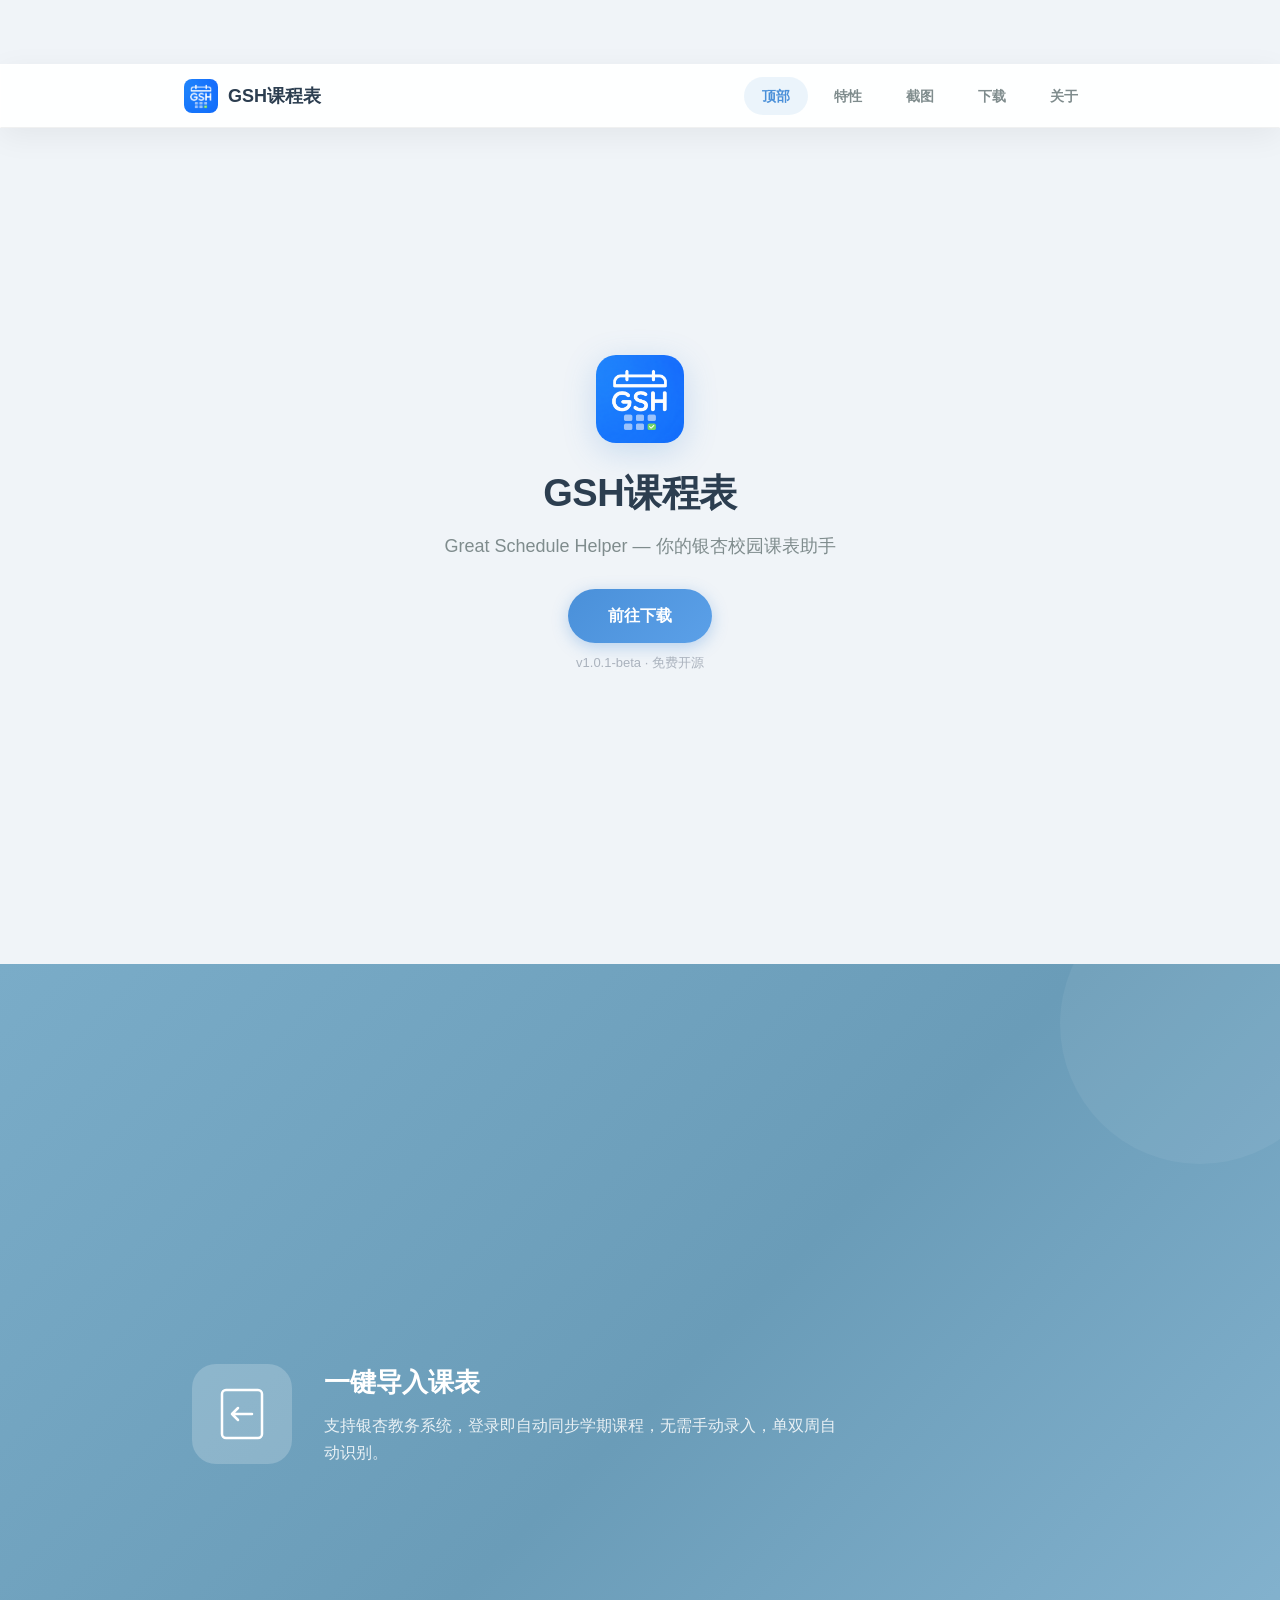
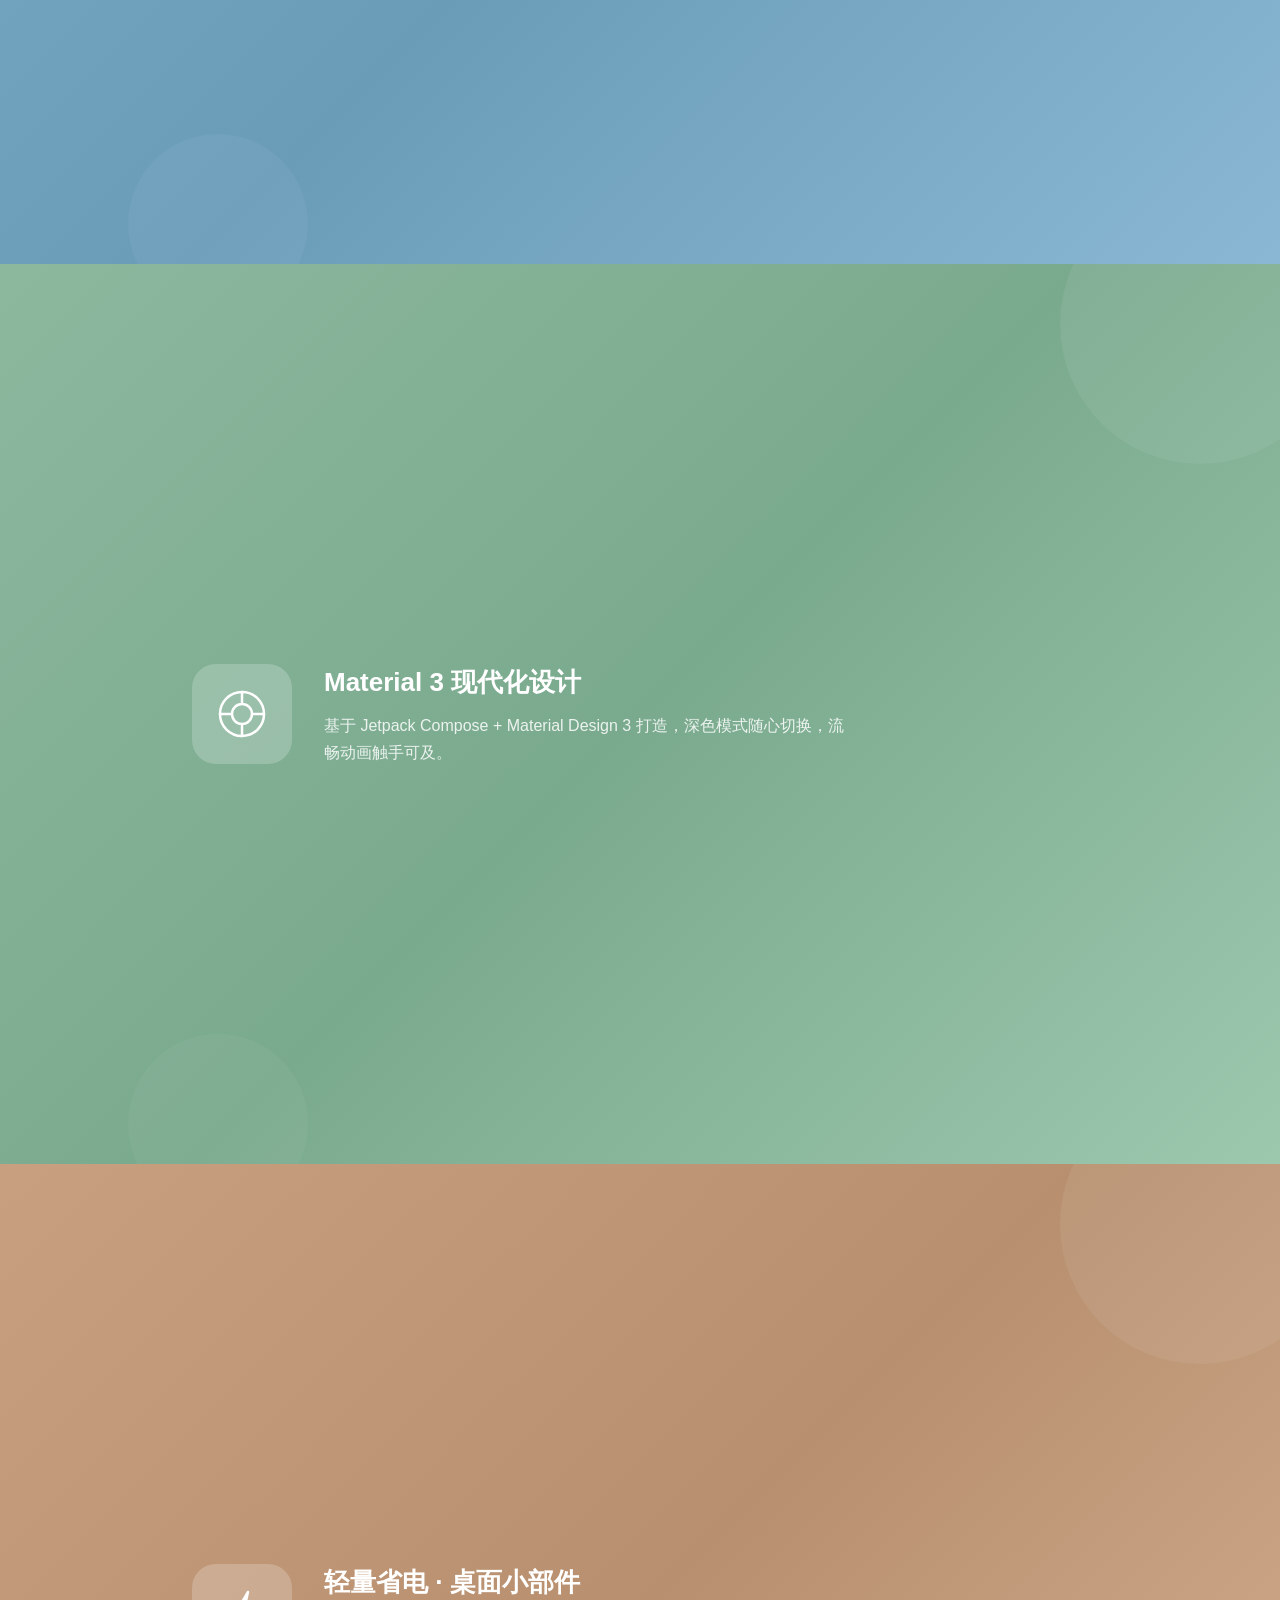
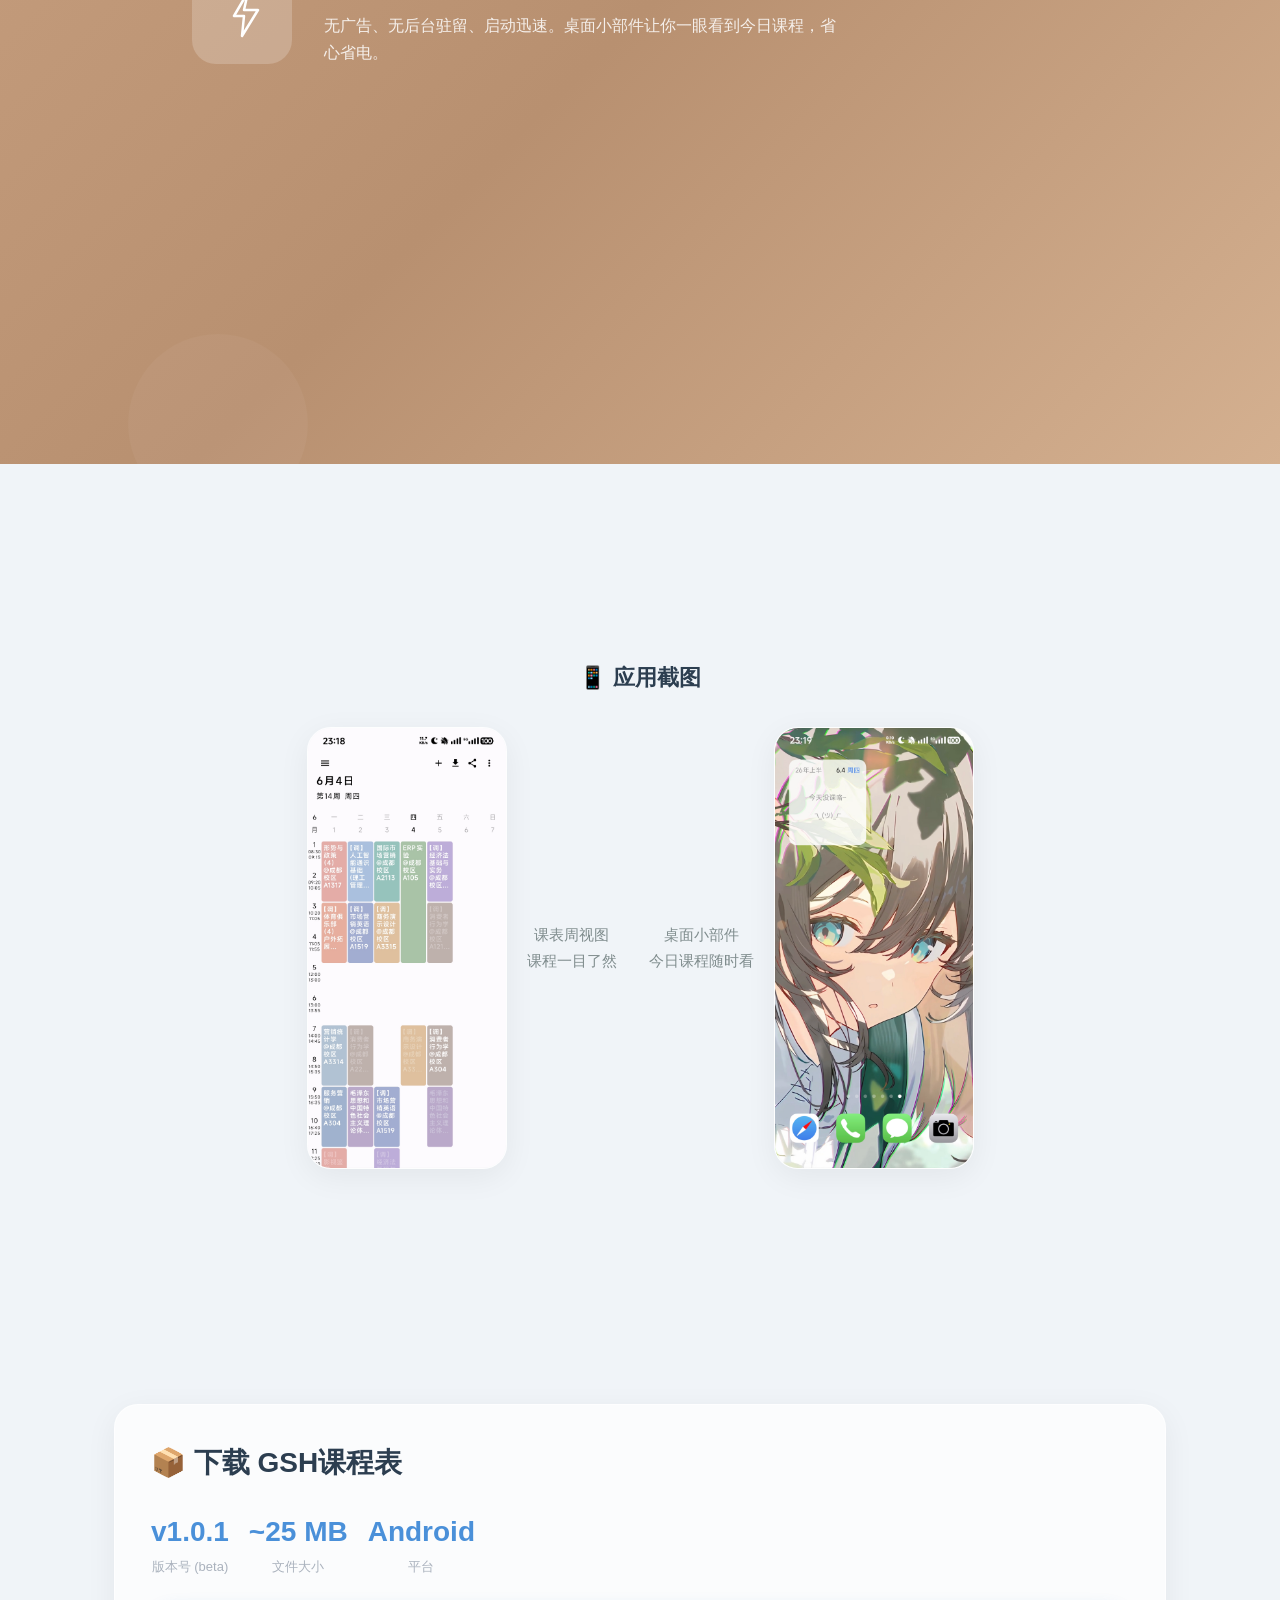
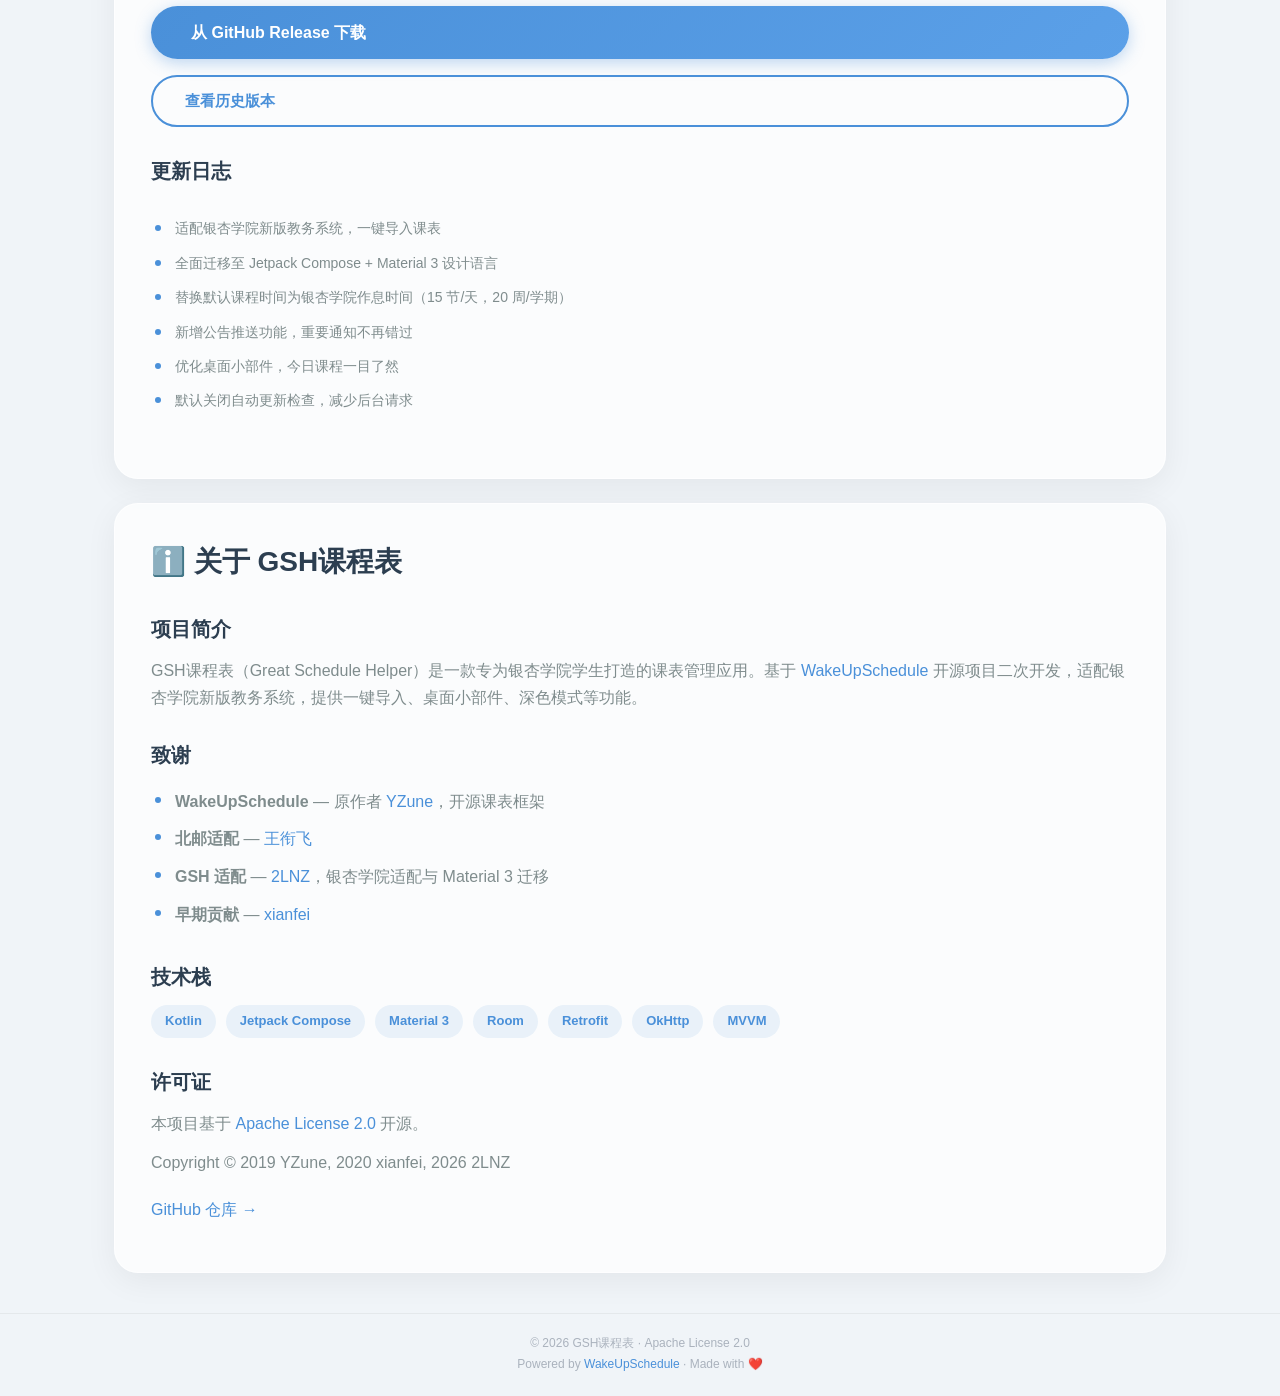
==== docs/index.html @ 2c40e262 "日常维护" ====
<!DOCTYPE html>
<html lang="zh-CN">
<head>
  <meta charset="UTF-8">
  <meta name="viewport" content="width=device-width, initial-scale=1.0">
  <meta name="description" content="GSH课程表 — Great Schedule Helper，你的银杏校园课表助手。一键导入课表，Material 3 设计，轻量省电。">
  <meta property="og:title" content="GSH课程表 — Great Schedule Helper">
  <meta property="og:description" content="你的银杏校园课表助手，一键导入，Material 3 设计，轻量省电。">
  <meta property="og:image" content="assets/logo.png">
  <meta property="og:type" content="website">
  <title>GSH课程表 — Great Schedule Helper</title>
  <link rel="icon" type="image/png" href="assets/logo.png">
  <link rel="stylesheet" href="css/style.css">
</head>
<body>

  <!-- Navigation -->
  <nav class="glass nav" id="nav">
    <div class="nav-inner">
      <a href="#hero" class="nav-brand">
        <img src="assets/logo.png" alt="GSH" class="nav-logo-img">
        <span>GSH课程表</span>
      </a>
      <div class="nav-links">
        <a href="#hero" class="active">顶部</a>
        <a href="#features">特性</a>
        <a href="#screenshots">截图</a>
        <a href="#download-section">下载</a>
        <a href="#about">关于</a>
      </div>
    </div>
  </nav>

  <!-- ====== Hero ====== -->
  <section id="hero" class="hero">
    <img src="assets/logo.png" alt="GSH课程表" class="hero-logo" width="88" height="88">
    <h1 class="hero-title">GSH课程表</h1>
    <p class="hero-subtitle">Great Schedule Helper — 你的银杏校园课表助手</p>
    <a href="#download-section" class="btn-primary">前往下载</a>
    <span class="hero-version">v1.0.1-beta · 免费开源</span>
  </section>

  <!-- ====== 大色块特性区 ====== -->
  <section id="features" class="feature-blocks">
    <!-- Block 1: 一键导入 -->
    <div id="feature-1" class="feature-block feature-block--blue">
      <div class="feature-block-inner">
        <div class="feature-block-icon">
          <svg width="64" height="64" viewBox="0 0 64 64" fill="none"><rect x="12" y="8" width="40" height="48" rx="4" stroke="white" stroke-width="2.5"/><path d="M28 38l-6-6m0 0l6-6m-6 6h20" stroke="white" stroke-width="2.5" stroke-linecap="round" stroke-linejoin="round"/></svg>
        </div>
        <div class="feature-block-text">
          <h2>一键导入课表</h2>
          <p>支持银杏教务系统，登录即自动同步学期课程，无需手动录入，单双周自动识别。</p>
        </div>
      </div>
    </div>

    <!-- Block 2: Material 3 UI -->
    <div id="feature-2" class="feature-block feature-block--green">
      <div class="feature-block-inner">
        <div class="feature-block-icon">
          <svg width="64" height="64" viewBox="0 0 64 64" fill="none"><circle cx="32" cy="32" r="22" stroke="white" stroke-width="2.5"/><circle cx="32" cy="32" r="10" stroke="white" stroke-width="2.5"/><path d="M32 10v10M32 44v10M10 32h10M44 32h10" stroke="white" stroke-width="2.5" stroke-linecap="round"/></svg>
        </div>
        <div class="feature-block-text">
          <h2>Material 3 现代化设计</h2>
          <p>基于 Jetpack Compose + Material Design 3 打造，深色模式随心切换，流畅动画触手可及。</p>
        </div>
      </div>
    </div>

    <!-- Block 3: 轻量省电 -->
    <div id="feature-3" class="feature-block feature-block--orange">
      <div class="feature-block-inner">
        <div class="feature-block-icon">
          <svg width="64" height="64" viewBox="0 0 64 64" fill="none"><path d="M38 10L24 34h10l-2 20 16-26H34l4-18z" stroke="white" stroke-width="2.5" stroke-linejoin="round"/></svg>
        </div>
        <div class="feature-block-text">
          <h2>轻量省电 · 桌面小部件</h2>
          <p>无广告、无后台驻留、启动迅速。桌面小部件让你一眼看到今日课程，省心省电。</p>
        </div>
      </div>
    </div>
  </section>

  <!-- ====== 截图区 ====== -->
  <section id="screenshots" class="screenshots">
    <h2>📱 应用截图</h2>
    <div class="screenshots-row">
      <div class="shot-group shot-left">
        <div class="screenshot-card glass">
          <img src="assets/001.jpg" alt="GSH课程表 截图一" onerror="this.style.display='none';this.nextElementSibling.style.display='flex'">
          <div class="screenshot-placeholder" style="display:none">001.png</div>
        </div>
        <div class="shot-label">课表周视图<br>课程一目了然</div>
      </div>
      <div class="shot-group shot-right">
        <div class="shot-label">桌面小部件<br>今日课程随时看</div>
        <div class="screenshot-card glass">
          <img src="assets/002.jpg" alt="GSH课程表 截图二" onerror="this.style.display='none';this.nextElementSibling.style.display='flex'">
          <div class="screenshot-placeholder" style="display:none">002.png</div>
        </div>
      </div>
    </div>
  </section>

  <!-- ====== 下载 + 关于 并排 ====== -->
  <section id="download-section" style="min-height:100vh;display:flex;align-items:center;justify-content:center;scroll-snap-align:start">
    <div class="side-by-side-row" style="display:flex;gap:24px;width:100%;max-width:1100px;padding:40px 24px;align-items:stretch">
      <div class="content-card glass" style="flex:1 1 0;min-width:0;margin:0;max-width:none">
        <h1>📦 下载 GSH课程表</h1>
        <div class="version-info">
          <div class="version-item">
            <div class="value">v1.0.1</div>
            <div class="label">版本号 (beta)</div>
          </div>
          <div class="version-item">
            <div class="value">~25 MB</div>
            <div class="label">文件大小</div>
          </div>
          <div class="version-item">
            <div class="value">Android</div>
            <div class="label">平台</div>
          </div>
        </div>
        <div class="download-actions">
          <a href="https://github.com/2lnz/GSH_GreatSchedule/releases/latest" class="btn-primary" target="_blank" rel="noopener">从 GitHub Release 下载</a>
          <a href="https://github.com/2lnz/GSH_GreatSchedule/releases" class="btn-outline" target="_blank" rel="noopener">查看历史版本</a>
        </div>
        <h2>更新日志</h2>
        <ul class="changelog">
          <li>适配银杏学院新版教务系统，一键导入课表</li>
          <li>全面迁移至 Jetpack Compose + Material 3 设计语言</li>
          <li>替换默认课程时间为银杏学院作息时间（15 节/天，20 周/学期）</li>
          <li>新增公告推送功能，重要通知不再错过</li>
          <li>优化桌面小部件，今日课程一目了然</li>
          <li>默认关闭自动更新检查，减少后台请求</li>
        </ul>
      </div>
      <div id="about" class="content-card glass" style="flex:1 1 0;min-width:0;margin:0;max-width:none">
        <h1>ℹ️ 关于 GSH课程表</h1>
        <h2>项目简介</h2>
        <p>GSH课程表（Great Schedule Helper）是一款专为银杏学院学生打造的课表管理应用。基于 <a href="https://github.com/YZune/WakeUpSchedule" target="_blank" rel="noopener">WakeUpSchedule</a> 开源项目二次开发，适配银杏学院新版教务系统，提供一键导入、桌面小部件、深色模式等功能。</p>
        <h2>致谢</h2>
        <ul class="credits-list">
          <li><strong>WakeUpSchedule</strong> — 原作者 <a href="https://github.com/YZune" target="_blank" rel="noopener">YZune</a>，开源课表框架</li>
          <li><strong>北邮适配</strong> — <a href="https://github.com/wangxianfei2002" target="_blank" rel="noopener">王衔飞</a></li>
          <li><strong>GSH 适配</strong> — <a href="https://github.com/2lnz" target="_blank" rel="noopener">2LNZ</a>，银杏学院适配与 Material 3 迁移</li>
          <li><strong>早期贡献</strong> — <a href="https://github.com/xianfei" target="_blank" rel="noopener">xianfei</a></li>
        </ul>
        <h2>技术栈</h2>
        <div class="tech-tags">
          <span class="tech-tag">Kotlin</span>
          <span class="tech-tag">Jetpack Compose</span>
          <span class="tech-tag">Material 3</span>
          <span class="tech-tag">Room</span>
          <span class="tech-tag">Retrofit</span>
          <span class="tech-tag">OkHttp</span>
          <span class="tech-tag">MVVM</span>
        </div>
        <h2>许可证</h2>
        <p>本项目基于 <a href="https://www.apache.org/licenses/LICENSE-2.0" target="_blank" rel="noopener">Apache License 2.0</a> 开源。</p>
        <p>Copyright © 2019 YZune, 2020 xianfei, 2026 2LNZ</p>
        <p style="margin-top:20px"><a href="https://github.com/2lnz/GSH_GreatSchedule" target="_blank" rel="noopener">GitHub 仓库 →</a></p>
      </div>
    </div>
  </section>

  <!-- Footer -->
  <footer class="footer">
    <p>© 2026 GSH课程表 · Apache License 2.0</p>
    <p>Powered by <a href="https://github.com/YZune/WakeUpSchedule" target="_blank" rel="noopener">WakeUpSchedule</a> · Made with ❤️</p>
  </footer>

  <script src="js/main.js"></script>
</body>
</html>
---- docs/css/style.css ----
/* ===== CSS Variables ===== */
:root {
  --primary: #4A90D9;
  --primary-hover: #3A7BC8;
  --secondary: #7EC8A0;
  --text: #2C3E50;
  --text-secondary: #7F8C8D;
  --text-muted: #AAB2BD;
  --glass-bg: rgba(255, 255, 255, 0.5);
  --glass-bg-hover: rgba(255, 255, 255, 0.65);
  --glass-border: rgba(255, 255, 255, 0.7);
  --glass-shadow: 0 8px 32px rgba(0, 0, 0, 0.06);
  --glass-shadow-lg: 0 12px 40px rgba(0, 0, 0, 0.08);
  --radius: 16px;
  --radius-sm: 10px;
  --radius-lg: 24px;
  --font: -apple-system, BlinkMacSystemFont, 'Segoe UI', 'PingFang SC', 'Microsoft YaHei', 'Noto Sans SC', sans-serif;
}

/* ===== Reset & Base ===== */
*,
*::before,
*::after {
  box-sizing: border-box;
  margin: 0;
  padding: 0;
}

html {
  scroll-behavior: smooth;
  scroll-snap-type: y mandatory;
}

body {
  font-family: var(--font);
  color: var(--text);
  line-height: 1.6;
  min-height: 100vh;
  background: #F0F4F8;
  overflow-x: hidden;
}

a {
  color: var(--primary);
  text-decoration: none;
}

a:hover {
  text-decoration: underline;
}

img {
  max-width: 100%;
  height: auto;
  display: block;
}

/* ===== Decorative Blobs (removed for perf — replaced by solid bg) ===== */

/* ===== Glass Utility ===== */
.glass {
  background: rgba(255, 255, 255, 0.7);
  border: 1px solid var(--glass-border);
  box-shadow: var(--glass-shadow);
}

/* ===== Navigation ===== */
.nav {
  position: sticky;
  top: 0;
  z-index: 100;
  background: rgba(255, 255, 255, 0.92);
  border-bottom: 1px solid rgba(0, 0, 0, 0.06);
}


.nav-inner {
  max-width: 960px;
  margin: 0 auto;
  padding: 12px 24px;
  display: flex;
  align-items: center;
  justify-content: space-between;
}

.nav-brand {
  display: flex;
  align-items: center;
  gap: 10px;
  font-weight: 700;
  font-size: 18px;
  color: var(--text);
}

.nav-brand:hover {
  text-decoration: none;
  opacity: 0.85;
}

.nav-logo-img {
  width: 34px;
  height: 34px;
  border-radius: 8px;
}

.nav-links {
  display: flex;
  gap: 8px;
}

.nav-links a {
  padding: 8px 18px;
  border-radius: 50px;
  font-size: 14px;
  font-weight: 600;
  color: var(--text-secondary);
  transition: all 0.2s;
}

.nav-links a:hover {
  color: var(--text);
  background: rgba(255, 255, 255, 0.4);
  text-decoration: none;
}

.nav-links a.active {
  color: var(--primary);
  background: rgba(74, 144, 217, 0.1);
}

/* ===== Page Wrapper ===== */
.page {
  position: relative;
  z-index: 1;
  max-width: 960px;
  margin: 0 auto;
  padding: 0 24px;
}

/* ===== Section scroll offset for sticky nav ===== */
section[id] {
  scroll-margin-top: 70px;
}

/* ===== Hero ===== */
.hero {
  text-align: center;
  padding: 24px;
  position: relative;
  z-index: 1;
  min-height: 100vh;
  display: flex;
  flex-direction: column;
  align-items: center;
  justify-content: center;
  scroll-snap-align: start;
  scroll-snap-stop: always;
}

.hero-logo {
  width: 88px;
  height: 88px;
  border-radius: 20px;
  margin: 0 auto 20px;
  box-shadow: 0 8px 32px rgba(74, 144, 217, 0.25);
}

.hero-title {
  font-size: 38px;
  font-weight: 800;
  color: var(--text);
  margin-bottom: 8px;
  letter-spacing: -0.5px;
}

.hero-subtitle {
  font-size: 18px;
  color: var(--text-secondary);
  margin-bottom: 28px;
}

.btn-primary {
  display: inline-block;
  background: linear-gradient(135deg, var(--primary), #5BA0E8);
  color: white;
  border: none;
  padding: 14px 40px;
  border-radius: 50px;
  font-size: 16px;
  font-weight: 700;
  cursor: pointer;
  box-shadow: 0 4px 16px rgba(74, 144, 217, 0.35);
  transition: transform 0.2s, box-shadow 0.2s;
}

.btn-primary:hover {
  transform: scale(1.04);
  box-shadow: 0 6px 24px rgba(74, 144, 217, 0.45);
  text-decoration: none;
}

.btn-outline {
  display: inline-block;
  background: transparent;
  color: var(--primary);
  border: 2px solid var(--primary);
  padding: 12px 32px;
  border-radius: 50px;
  font-size: 15px;
  font-weight: 600;
  cursor: pointer;
  transition: all 0.2s;
}

.btn-outline:hover {
  background: var(--primary);
  color: white;
  text-decoration: none;
}

.hero-version {
  display: block;
  font-size: 13px;
  color: var(--text-muted);
  margin-top: 10px;
}

/* ===== Feature Blocks (large color blocks) ===== */
.feature-blocks {
  position: relative;
  z-index: 1;
}

.feature-block {
  position: relative;
  overflow: hidden;
  min-height: 100vh;
  display: flex;
  align-items: center;
  scroll-snap-align: start;
  scroll-snap-stop: always;
}

.feature-block-inner {
  max-width: 960px;
  margin: 0 auto;
  padding: 56px 32px;
  display: flex;
  align-items: center;
  gap: 32px;
  width: 100%;
}

.feature-block-icon {
  flex-shrink: 0;
  width: 100px;
  height: 100px;
  border-radius: 24px;
  display: flex;
  align-items: center;
  justify-content: center;
  background: rgba(255, 255, 255, 0.2);
}

.feature-block-text h2 {
  font-size: 26px;
  font-weight: 800;
  margin-bottom: 8px;
  color: white;
}

.feature-block-text p {
  font-size: 16px;
  line-height: 1.7;
  color: rgba(255, 255, 255, 0.85);
  max-width: 520px;
}

/* Color variants — muted / low saturation */
.feature-block--blue {
  background: linear-gradient(135deg, #7AACC8 0%, #6A9CB8 50%, #8AB8D4 100%);
}

.feature-block--green {
  background: linear-gradient(135deg, #8CB89E 0%, #7AAA8E 50%, #9CC8AE 100%);
}

.feature-block--orange {
  background: linear-gradient(135deg, #C8A080 0%, #B89070 50%, #D4B090 100%);
}

/* Decorative circles inside blocks */
.feature-block::before {
  content: '';
  position: absolute;
  width: 280px;
  height: 280px;
  border-radius: 50%;
  background: rgba(255, 255, 255, 0.06);
  top: -80px;
  right: -60px;
  pointer-events: none;
}

.feature-block::after {
  content: '';
  position: absolute;
  width: 180px;
  height: 180px;
  border-radius: 50%;
  background: rgba(255, 255, 255, 0.04);
  bottom: -50px;
  left: 10%;
  pointer-events: none;
}

/* ===== Screenshots ===== */
.screenshots {
  scroll-snap-align: start;
  min-height: 100vh;
  display: flex;
  flex-direction: column;
  align-items: center;
  justify-content: center;
  padding: 40px 24px;
  position: relative;
  z-index: 1;
}

.screenshots h2 {
  font-size: 22px;
  color: var(--text);
  margin-bottom: 32px;
}

.screenshots-row {
  display: flex;
  align-items: center;
  justify-content: center;
  gap: 32px;
  max-width: 900px;
  width: 100%;
}

.shot-group {
  display: flex;
  align-items: center;
  gap: 20px;
}

.shot-label {
  font-size: 15px;
  color: var(--text-secondary);
  text-align: center;
  line-height: 1.7;
  max-width: 120px;
}

.screenshot-card {
  width: 200px;
  border-radius: 24px;
  overflow: hidden;
  box-shadow: var(--glass-shadow);
  transition: transform 0.25s;
  background: var(--glass-bg);
  flex-shrink: 0;
}

.screenshot-card:hover {
  transform: translateY(-4px) scale(1.02);
}

.screenshot-card img {
  width: 100%;
  display: block;
}

.screenshot-placeholder {
  width: 100%;
  aspect-ratio: 9 / 18;
  display: flex;
  align-items: center;
  justify-content: center;
  color: var(--text-muted);
  font-size: 14px;
  border: 2px dashed rgba(0, 0, 0, 0.08);
  border-radius: 24px;
  background: var(--glass-bg);
}

/* ===== Footer ===== */
.footer {
  scroll-snap-align: start;
  text-align: center;
  padding: 20px 24px;
  border-top: 1px solid rgba(0, 0, 0, 0.05);
  position: relative;
  z-index: 1;
}

.footer p {
  font-size: 12px;
  color: var(--text-muted);
  margin-bottom: 2px;
}

/* ===== Content Card (download / about pages) ===== */
/* Snap for lower sections */
#download-section {
  scroll-snap-align: start;
  min-height: 100vh;
  display: flex;
  align-items: center;
  justify-content: center;
}

.content-card {
  border-radius: var(--radius-lg);
  padding: 36px;
  margin: 40px auto 32px;
  position: relative;
  z-index: 1;
  max-width: 720px;
}

.content-card h1 {
  font-size: 28px;
  font-weight: 800;
  color: var(--text);
  margin-bottom: 24px;
}

.content-card h2 {
  font-size: 20px;
  font-weight: 700;
  color: var(--text);
  margin: 28px 0 12px;
}

.content-card p {
  color: var(--text-secondary);
  margin-bottom: 12px;
  line-height: 1.7;
}

.content-card ul {
  list-style: none;
  padding: 0;
}

.content-card ul li {
  padding: 6px 0 6px 24px;
  color: var(--text-secondary);
  position: relative;
}

.content-card ul li::before {
  content: '';
  position: absolute;
  left: 4px;
  top: 14px;
  width: 6px;
  height: 6px;
  border-radius: 50%;
  background: var(--primary);
}

/* Side-by-side layout for download + about */
.side-by-side {
  display: grid !important;
  grid-template-columns: 1fr 1fr;
  gap: 24px;
  align-items: stretch;
  width: 100%;
  max-width: 1060px;
  padding: 40px 24px;
}

.side-by-side .content-card {
  margin: 0 !important;
  max-width: none !important;
}

/* ===== Version Info ===== */
.version-info {
  display: flex;
  gap: 32px;
  flex-wrap: wrap;
  margin: 20px 0 28px;
}

.version-item {
  text-align: center;
}

.version-item .value {
  font-size: 28px;
  font-weight: 800;
  color: var(--primary);
}

.version-item .label {
  font-size: 13px;
  color: var(--text-muted);
  margin-top: 2px;
}

/* ===== Download Button Large ===== */
.download-actions {
  display: flex;
  gap: 16px;
  flex-wrap: wrap;
  margin: 28px 0;
}

/* ===== Changelog ===== */
.changelog {
  margin: 24px 0;
}

.changelog li {
  padding: 8px 0 8px 24px;
  position: relative;
  color: var(--text-secondary);
  font-size: 14px;
}

.changelog li::before {
  content: '';
  position: absolute;
  left: 4px;
  top: 15px;
  width: 6px;
  height: 6px;
  border-radius: 50%;
  background: var(--secondary);
}

/* ===== About Credits ===== */
.credits-list {
  margin: 12px 0;
}

.credits-list li {
  padding: 8px 0 8px 24px;
}

/* ===== Tech Tags ===== */
.tech-tags {
  display: flex;
  gap: 10px;
  flex-wrap: wrap;
  margin: 12px 0;
}

.tech-tag {
  background: rgba(74, 144, 217, 0.1);
  color: var(--primary);
  padding: 6px 14px;
  border-radius: 50px;
  font-size: 13px;
  font-weight: 600;
}

/* ===== Responsive ===== */
@media (max-width: 768px) {
  .nav-inner {
    flex-direction: column;
    gap: 10px;
    padding: 10px 16px;
  }

  .hero-logo {
    width: 68px;
    height: 68px;
  }

  .hero-title {
    font-size: 28px;
  }

  .hero-subtitle {
    font-size: 15px;
  }

  .feature-block-inner {
    flex-direction: column;
    text-align: center;
    padding: 40px 24px;
    gap: 20px;
  }

  .feature-block-icon {
    width: 80px;
    height: 80px;
    border-radius: 20px;
  }

  .feature-block-text h2 {
    font-size: 22px;
  }

  .feature-block-text p {
    font-size: 14px;
    max-width: 100%;
  }

  .screenshots-row {
    flex-direction: column;
    gap: 20px;
  }

  .screenshot-card {
    width: 160px;
  }
    padding: 24px;
    margin: 24px 0 20px;
  }

  .version-info {
    gap: 20px;
  }

  .download-actions {
    flex-direction: column;
  }

  .side-by-side {
    grid-template-columns: 1fr;
  }

  .side-by-side-row {
    flex-direction: column !important;
  }
}

@media (max-width: 480px) {
  .hero-title {
    font-size: 24px;
  }

  .hero-subtitle {
    font-size: 14px;
  }

  .feature-block-inner {
    padding: 32px 20px;
  }

  .feature-block-text h2 {
    font-size: 20px;
  }

  .screenshots-grid {
    flex-direction: column;
    align-items: center;
  }

  .screenshot-card {
    width: 180px;
  }

  .nav-links a {
    padding: 6px 14px;
    font-size: 13px;
  }
}
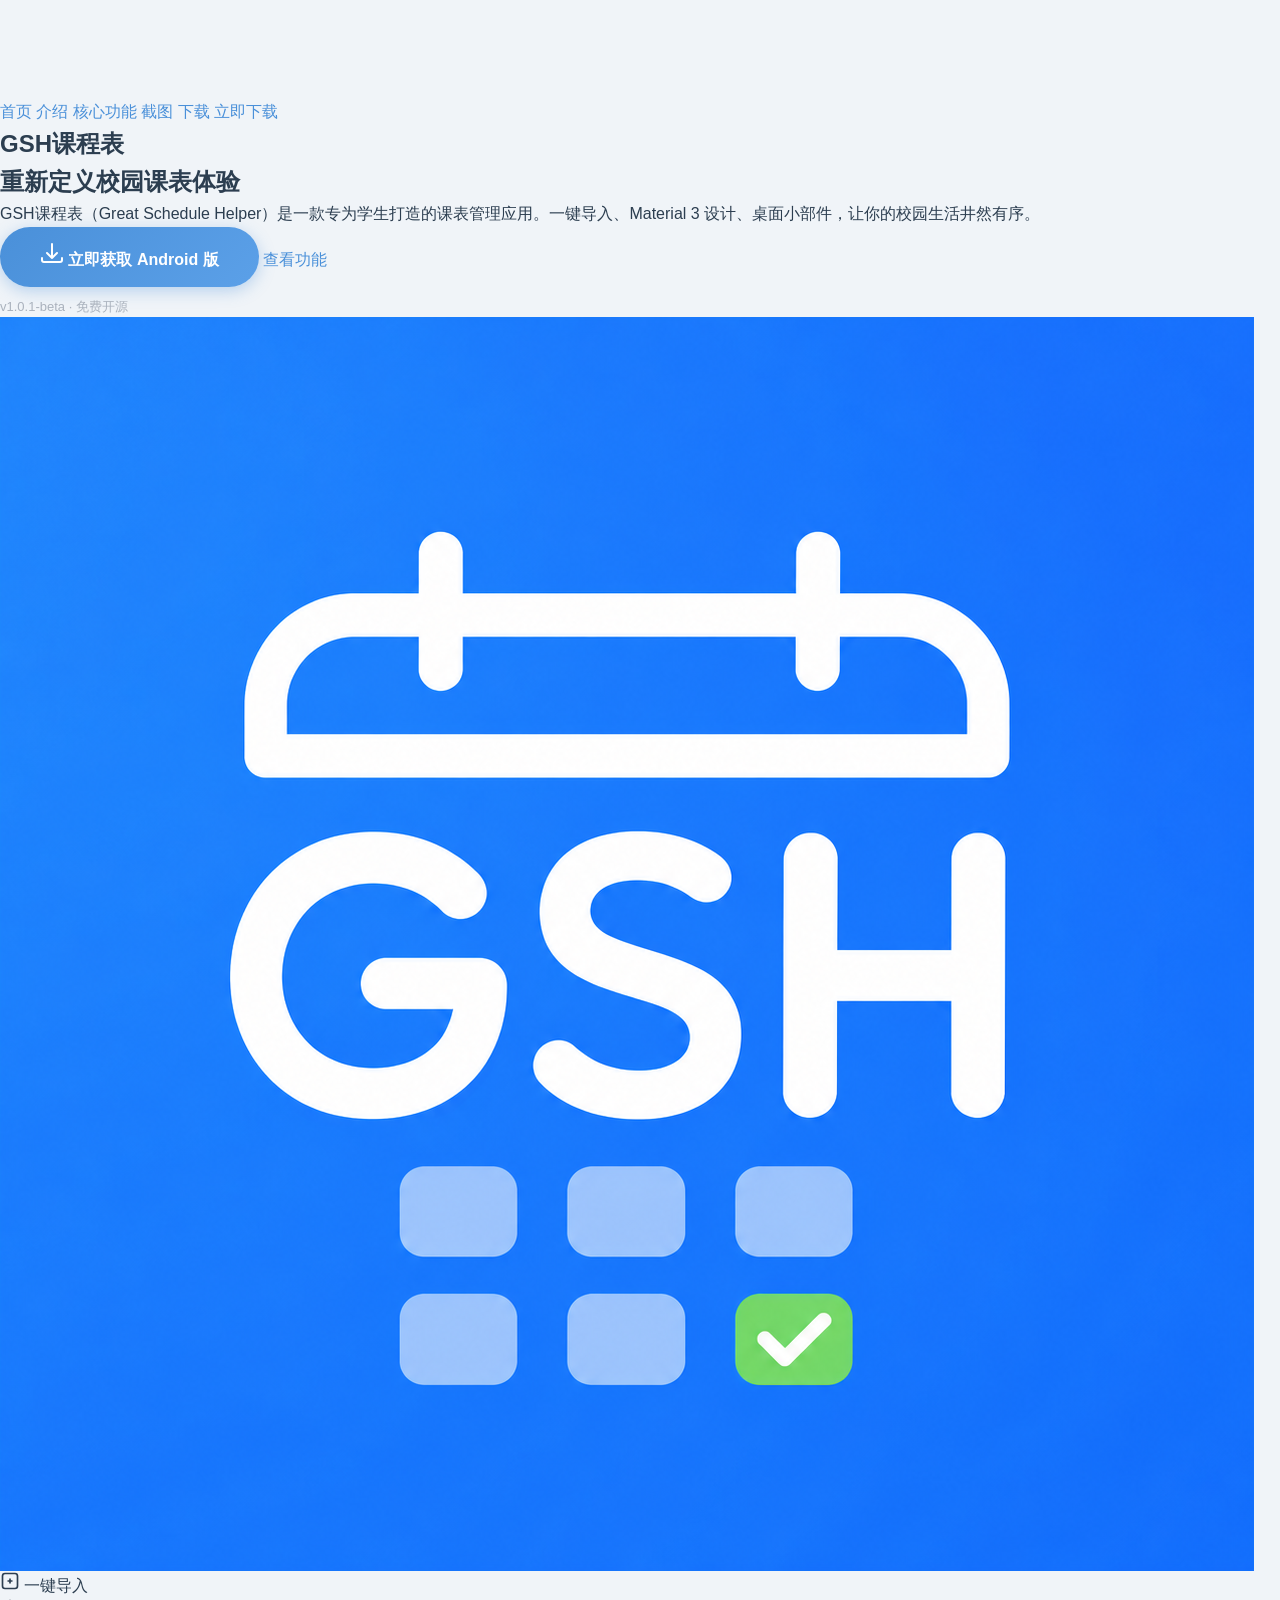
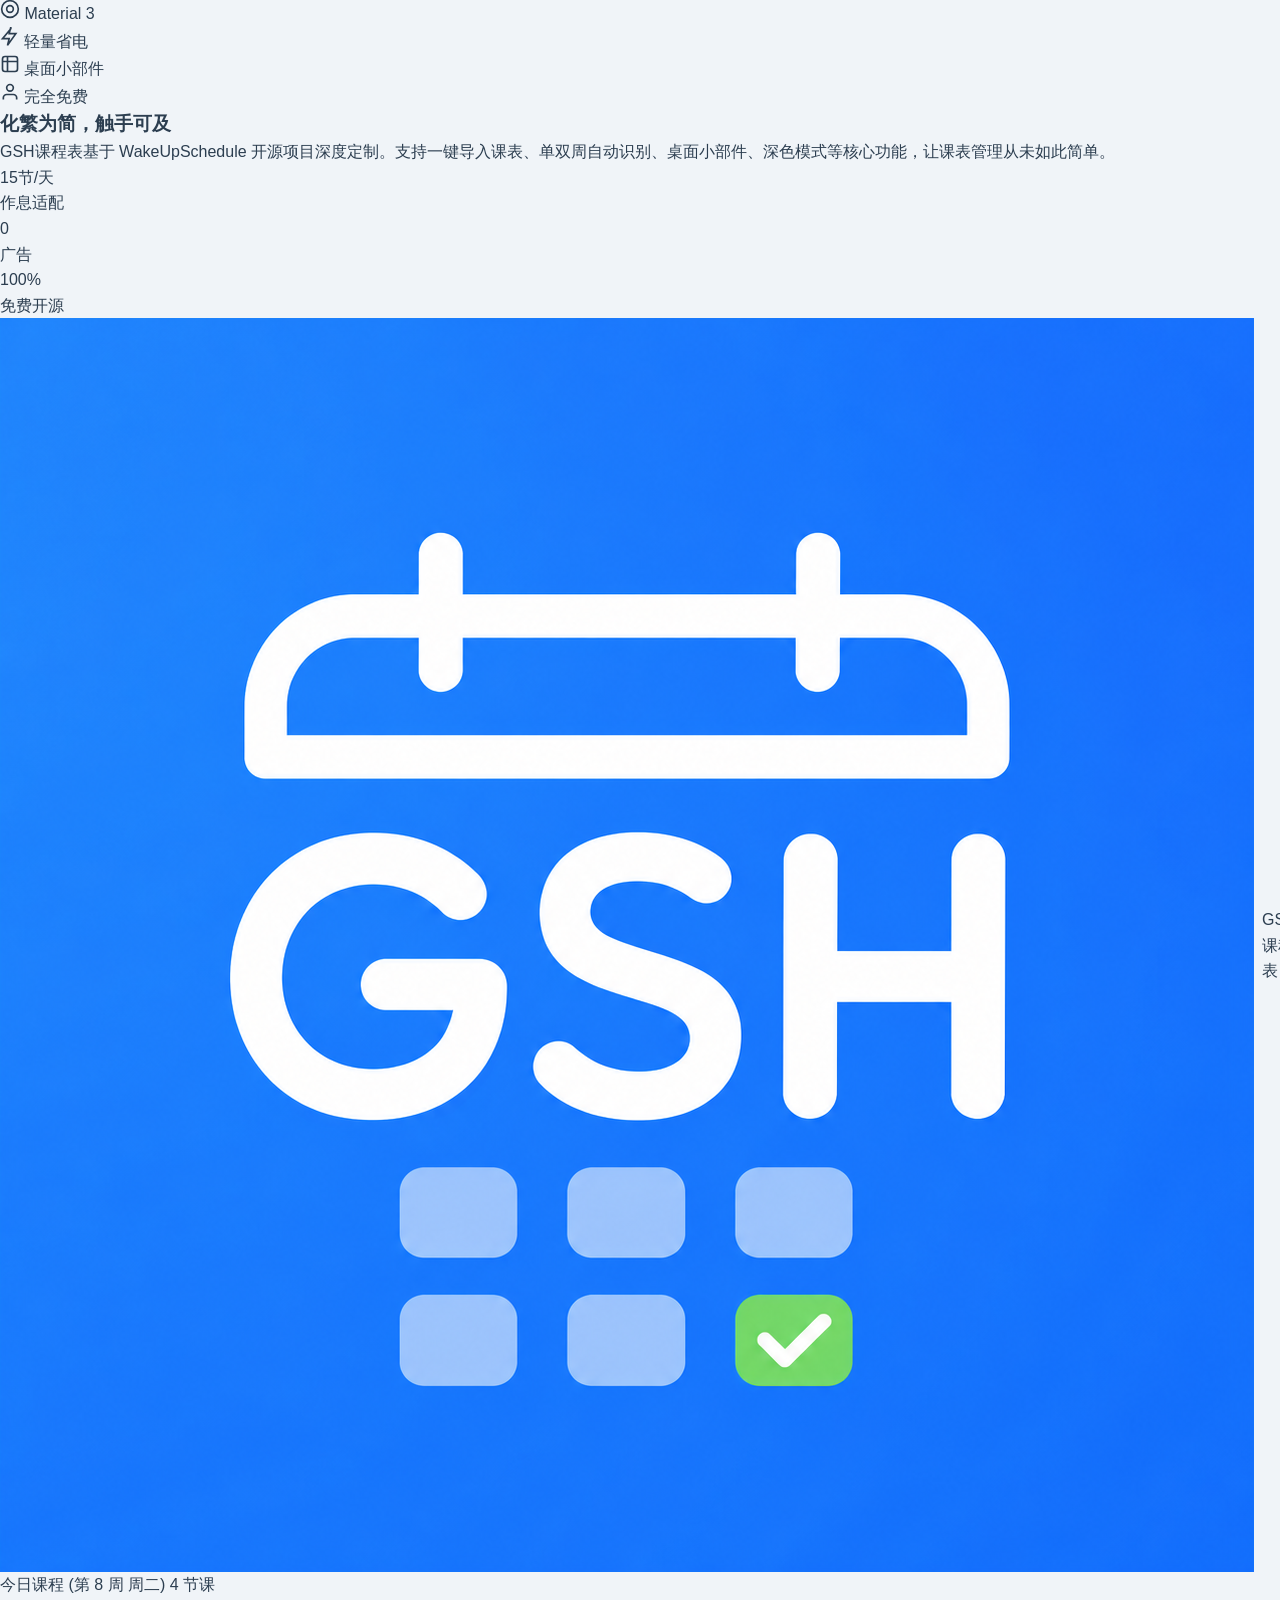
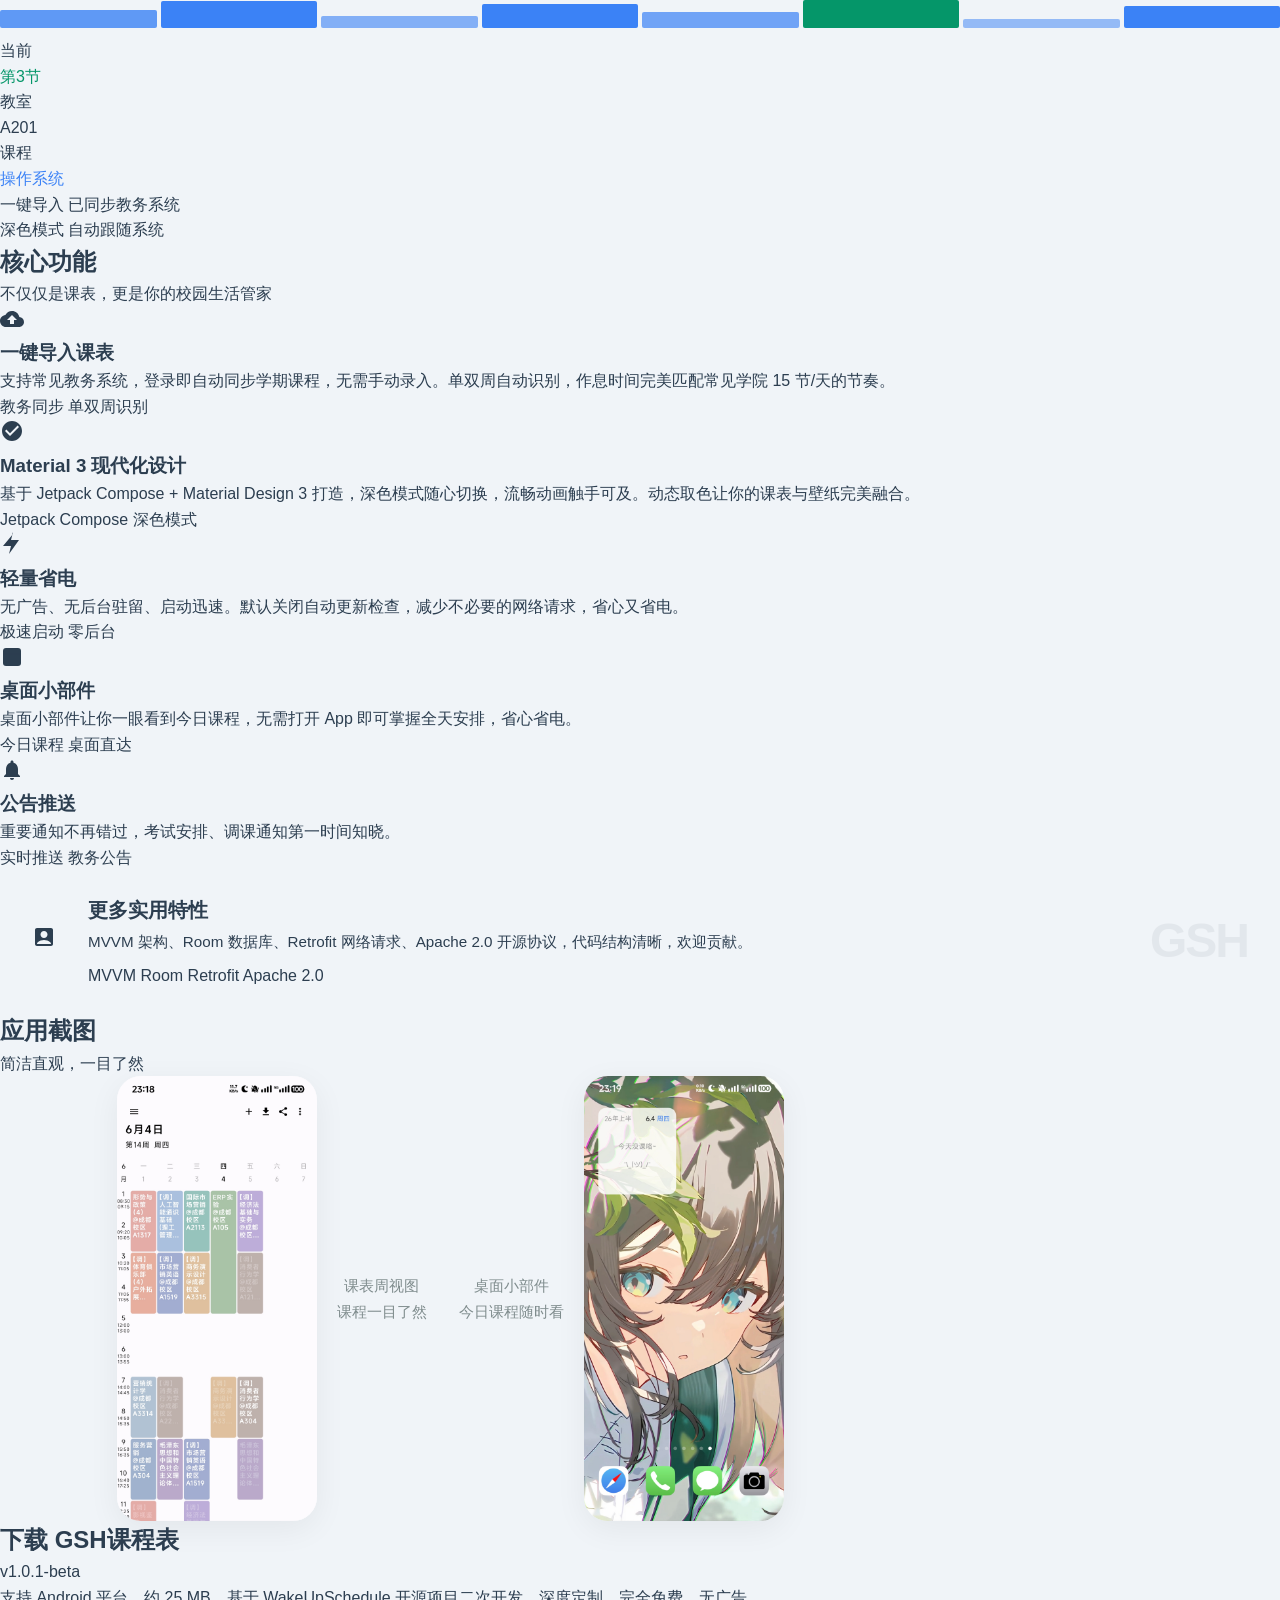
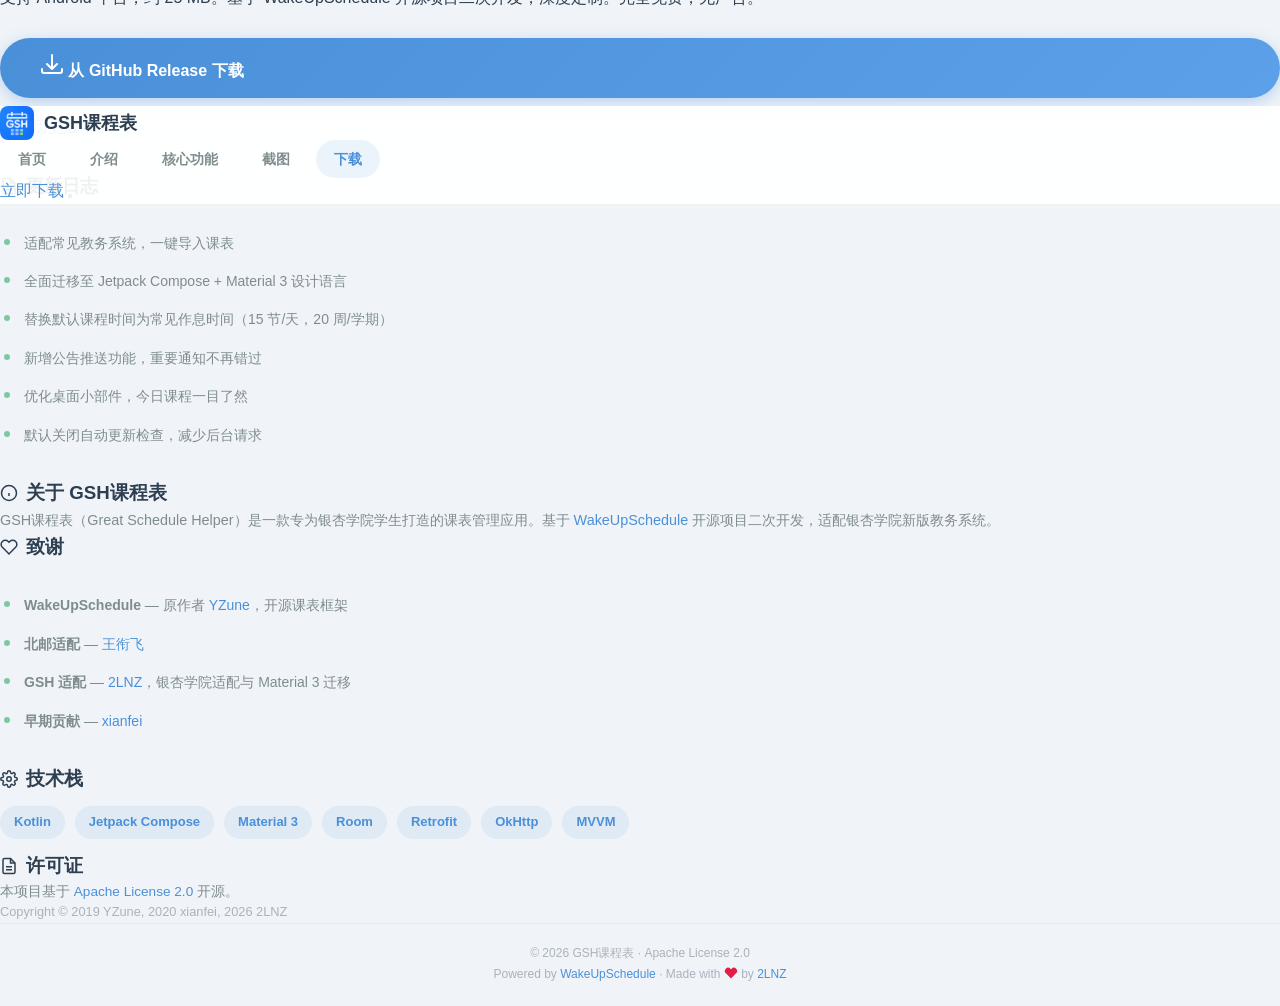
==== commit 35a6b96a: "Update index.html" ====
--- a/docs/index.html
+++ b/docs/index.html
@@ -3,172 +3,380 @@
 <head>
   <meta charset="UTF-8">
   <meta name="viewport" content="width=device-width, initial-scale=1.0">
-  <meta name="description" content="GSH课程表 — Great Schedule Helper，你的银杏校园课表助手。一键导入课表，Material 3 设计，轻量省电。">
+  <meta name="description" content="GSH课程表 — Great Schedule Helper，你的课表助手。一键导入课表，Material 3 设计，轻量省电。">
   <meta property="og:title" content="GSH课程表 — Great Schedule Helper">
-  <meta property="og:description" content="你的银杏校园课表助手，一键导入，Material 3 设计，轻量省电。">
+  <meta property="og:description" content="你的课表助手，一键导入，Material 3 设计，轻量省电。">
   <meta property="og:image" content="assets/logo.png">
   <meta property="og:type" content="website">
-  <title>GSH课程表 — Great Schedule Helper</title>
+  <title>GSH课程表 — Great Schedule</title>
   <link rel="icon" type="image/png" href="assets/logo.png">
   <link rel="stylesheet" href="css/style.css">
 </head>
 <body>
 
   <!-- Navigation -->
-  <nav class="glass nav" id="nav">
-    <div class="nav-inner">
-      <a href="#hero" class="nav-brand">
-        <img src="assets/logo.png" alt="GSH" class="nav-logo-img">
-        <span>GSH课程表</span>
-      </a>
-      <div class="nav-links">
-        <a href="#hero" class="active">顶部</a>
-        <a href="#features">特性</a>
-        <a href="#screenshots">截图</a>
-        <a href="#download-section">下载</a>
-        <a href="#about">关于</a>
-      </div>
+  <nav class="nav" id="nav">
+    <a href="#hero-text" class="nav-brand">
+      <img src="assets/logo.png" alt="GSH" class="nav-logo-img">
+      <span>GSH课程表</span>
+    </a>
+    <div class="nav-links" id="navLinks">
+      <a href="#hero-text" class="active">首页</a>
+      <a href="#about">介绍</a>
+      <a href="#features-1">核心功能</a>
+      <a href="#screenshots">截图</a>
+      <a href="#download-about">下载</a>
     </div>
+    <a href="#download-about" class="nav-dl-btn nav-dl-btn-desktop">立即下载</a>
+    <button class="hamburger" id="hamburger" aria-label="菜单">
+      <span></span><span></span><span></span>
+    </button>
   </nav>
-
-  <!-- ====== Hero ====== -->
-  <section id="hero" class="hero">
-    <img src="assets/logo.png" alt="GSH课程表" class="hero-logo" width="88" height="88">
-    <h1 class="hero-title">GSH课程表</h1>
-    <p class="hero-subtitle">Great Schedule Helper — 你的银杏校园课表助手</p>
-    <a href="#download-section" class="btn-primary">前往下载</a>
-    <span class="hero-version">v1.0.1-beta · 免费开源</span>
-  </section>
-
-  <!-- ====== 大色块特性区 ====== -->
-  <section id="features" class="feature-blocks">
-    <!-- Block 1: 一键导入 -->
-    <div id="feature-1" class="feature-block feature-block--blue">
-      <div class="feature-block-inner">
-        <div class="feature-block-icon">
-          <svg width="64" height="64" viewBox="0 0 64 64" fill="none"><rect x="12" y="8" width="40" height="48" rx="4" stroke="white" stroke-width="2.5"/><path d="M28 38l-6-6m0 0l6-6m-6 6h20" stroke="white" stroke-width="2.5" stroke-linecap="round" stroke-linejoin="round"/></svg>
-        </div>
-        <div class="feature-block-text">
-          <h2>一键导入课表</h2>
-          <p>支持银杏教务系统，登录即自动同步学期课程，无需手动录入，单双周自动识别。</p>
-        </div>
-      </div>
+  <div class="mobile-nav-overlay" id="mobileOverlay">
+    <div class="mobile-nav-panel">
+      <a href="#hero-text">首页</a>
+      <a href="#about">介绍</a>
+      <a href="#features-1">核心功能</a>
+      <a href="#screenshots">截图</a>
+      <a href="#download-about">下载</a>
+      <a href="#download-about" class="mobile-dl-btn">立即下载</a>
     </div>
-
-    <!-- Block 2: Material 3 UI -->
-    <div id="feature-2" class="feature-block feature-block--green">
-      <div class="feature-block-inner">
-        <div class="feature-block-icon">
-          <svg width="64" height="64" viewBox="0 0 64 64" fill="none"><circle cx="32" cy="32" r="22" stroke="white" stroke-width="2.5"/><circle cx="32" cy="32" r="10" stroke="white" stroke-width="2.5"/><path d="M32 10v10M32 44v10M10 32h10M44 32h10" stroke="white" stroke-width="2.5" stroke-linecap="round"/></svg>
-        </div>
-        <div class="feature-block-text">
-          <h2>Material 3 现代化设计</h2>
-          <p>基于 Jetpack Compose + Material Design 3 打造，深色模式随心切换，流畅动画触手可及。</p>
-        </div>
-      </div>
-    </div>
-
-    <!-- Block 3: 轻量省电 -->
-    <div id="feature-3" class="feature-block feature-block--orange">
-      <div class="feature-block-inner">
-        <div class="feature-block-icon">
-          <svg width="64" height="64" viewBox="0 0 64 64" fill="none"><path d="M38 10L24 34h10l-2 20 16-26H34l4-18z" stroke="white" stroke-width="2.5" stroke-linejoin="round"/></svg>
-        </div>
-        <div class="feature-block-text">
-          <h2>轻量省电 · 桌面小部件</h2>
-          <p>无广告、无后台驻留、启动迅速。桌面小部件让你一眼看到今日课程，省心省电。</p>
-        </div>
-      </div>
-    </div>
-  </section>
-
-  <!-- ====== 截图区 ====== -->
-  <section id="screenshots" class="screenshots">
-    <h2>📱 应用截图</h2>
-    <div class="screenshots-row">
-      <div class="shot-group shot-left">
-        <div class="screenshot-card glass">
-          <img src="assets/001.jpg" alt="GSH课程表 截图一" onerror="this.style.display='none';this.nextElementSibling.style.display='flex'">
-          <div class="screenshot-placeholder" style="display:none">001.png</div>
-        </div>
-        <div class="shot-label">课表周视图<br>课程一目了然</div>
-      </div>
-      <div class="shot-group shot-right">
-        <div class="shot-label">桌面小部件<br>今日课程随时看</div>
-        <div class="screenshot-card glass">
-          <img src="assets/002.jpg" alt="GSH课程表 截图二" onerror="this.style.display='none';this.nextElementSibling.style.display='flex'">
-          <div class="screenshot-placeholder" style="display:none">002.png</div>
-        </div>
-      </div>
-    </div>
-  </section>
-
-  <!-- ====== 下载 + 关于 并排 ====== -->
-  <section id="download-section" style="min-height:100vh;display:flex;align-items:center;justify-content:center;scroll-snap-align:start">
-    <div class="side-by-side-row" style="display:flex;gap:24px;width:100%;max-width:1100px;padding:40px 24px;align-items:stretch">
-      <div class="content-card glass" style="flex:1 1 0;min-width:0;margin:0;max-width:none">
-        <h1>📦 下载 GSH课程表</h1>
-        <div class="version-info">
-          <div class="version-item">
-            <div class="value">v1.0.1</div>
-            <div class="label">版本号 (beta)</div>
-          </div>
-          <div class="version-item">
-            <div class="value">~25 MB</div>
-            <div class="label">文件大小</div>
-          </div>
-          <div class="version-item">
-            <div class="value">Android</div>
-            <div class="label">平台</div>
-          </div>
-        </div>
-        <div class="download-actions">
-          <a href="https://github.com/2lnz/GSH_GreatSchedule/releases/latest" class="btn-primary" target="_blank" rel="noopener">从 GitHub Release 下载</a>
-          <a href="https://github.com/2lnz/GSH_GreatSchedule/releases" class="btn-outline" target="_blank" rel="noopener">查看历史版本</a>
-        </div>
-        <h2>更新日志</h2>
-        <ul class="changelog">
-          <li>适配银杏学院新版教务系统，一键导入课表</li>
-          <li>全面迁移至 Jetpack Compose + Material 3 设计语言</li>
-          <li>替换默认课程时间为银杏学院作息时间（15 节/天，20 周/学期）</li>
-          <li>新增公告推送功能，重要通知不再错过</li>
-          <li>优化桌面小部件，今日课程一目了然</li>
-          <li>默认关闭自动更新检查，减少后台请求</li>
-        </ul>
-      </div>
-      <div id="about" class="content-card glass" style="flex:1 1 0;min-width:0;margin:0;max-width:none">
-        <h1>ℹ️ 关于 GSH课程表</h1>
-        <h2>项目简介</h2>
-        <p>GSH课程表（Great Schedule Helper）是一款专为银杏学院学生打造的课表管理应用。基于 <a href="https://github.com/YZune/WakeUpSchedule" target="_blank" rel="noopener">WakeUpSchedule</a> 开源项目二次开发，适配银杏学院新版教务系统，提供一键导入、桌面小部件、深色模式等功能。</p>
-        <h2>致谢</h2>
-        <ul class="credits-list">
-          <li><strong>WakeUpSchedule</strong> — 原作者 <a href="https://github.com/YZune" target="_blank" rel="noopener">YZune</a>，开源课表框架</li>
-          <li><strong>北邮适配</strong> — <a href="https://github.com/wangxianfei2002" target="_blank" rel="noopener">王衔飞</a></li>
-          <li><strong>GSH 适配</strong> — <a href="https://github.com/2lnz" target="_blank" rel="noopener">2LNZ</a>，银杏学院适配与 Material 3 迁移</li>
-          <li><strong>早期贡献</strong> — <a href="https://github.com/xianfei" target="_blank" rel="noopener">xianfei</a></li>
-        </ul>
-        <h2>技术栈</h2>
-        <div class="tech-tags">
-          <span class="tech-tag">Kotlin</span>
-          <span class="tech-tag">Jetpack Compose</span>
-          <span class="tech-tag">Material 3</span>
-          <span class="tech-tag">Room</span>
-          <span class="tech-tag">Retrofit</span>
-          <span class="tech-tag">OkHttp</span>
-          <span class="tech-tag">MVVM</span>
-        </div>
-        <h2>许可证</h2>
-        <p>本项目基于 <a href="https://www.apache.org/licenses/LICENSE-2.0" target="_blank" rel="noopener">Apache License 2.0</a> 开源。</p>
-        <p>Copyright © 2019 YZune, 2020 xianfei, 2026 2LNZ</p>
-        <p style="margin-top:20px"><a href="https://github.com/2lnz/GSH_GreatSchedule" target="_blank" rel="noopener">GitHub 仓库 →</a></p>
-      </div>
-    </div>
-  </section>
+  </div>
+
+  <main>
+    <!-- ====== Page 1: Hero Text ====== -->
+    <section id="hero-text" class="hero-text">
+      <div class="container">
+        <h1><span class="gradient-text">GSH课程表</span></h1>
+        <h2>重新定义校园课表体验</h2>
+        <p>
+          GSH课程表（Great Schedule Helper）是一款专为学生打造的课表管理应用。一键导入、Material 3 设计、桌面小部件，让你的校园生活井然有序。
+        </p>
+        <div class="cta-container">
+          <a href="#download-about" class="btn-primary">
+            <svg width="24" height="24" viewBox="0 0 24 24" fill="none" stroke="currentColor" stroke-width="2" stroke-linecap="round" stroke-linejoin="round">
+              <path d="M12 17V3m-5 9 5 5 5-5M2 17v2a2 2 0 0 0 2 2h16a2 2 0 0 0 2-2v-2"/>
+            </svg>
+            立即获取 Android 版
+          </a>
+          <a href="#features-1" class="btn-secondary">查看功能</a>
+        </div>
+        <span class="hero-version">v1.0.1-beta · 免费开源</span>
+      </div>
+    </section>
+
+    <!-- ====== Page 2: Hero Visual ====== -->
+    <section id="hero-visual" class="hero-visual-section">
+      <div class="container">
+        <div class="hero-visual">
+          <img src="assets/logo.png" alt="GSH" class="hero-logo-large">
+          <div class="feature-badge badge-1">
+            <svg width="20" height="20" viewBox="0 0 24 24" fill="none" stroke="currentColor" stroke-width="2"><rect x="3" y="3" width="18" height="18" rx="3"/><path d="M9 12h6M12 9v6"/></svg>
+            一键导入
+          </div>
+          <div class="feature-badge badge-2">
+            <svg width="20" height="20" viewBox="0 0 24 24" fill="none" stroke="currentColor" stroke-width="2"><circle cx="12" cy="12" r="10"/><circle cx="12" cy="12" r="4"/></svg>
+            Material 3
+          </div>
+          <div class="feature-badge badge-3">
+            <svg width="20" height="20" viewBox="0 0 24 24" fill="none" stroke="currentColor" stroke-width="2"><path d="M13 2L3 14h8l-2 8 10-14h-8l2-8z"/></svg>
+            轻量省电
+          </div>
+          <div class="feature-badge badge-4">
+            <svg width="20" height="20" viewBox="0 0 24 24" fill="none" stroke="currentColor" stroke-width="2"><rect x="3" y="3" width="18" height="18" rx="3"/><path d="M3 9h18M9 3v18"/></svg>
+            桌面小部件
+          </div>
+          <div class="feature-badge badge-5">
+            <svg width="20" height="20" viewBox="0 0 24 24" fill="none" stroke="currentColor" stroke-width="2"><path d="M20 21v-2a4 4 0 0 0-4-4H8a4 4 0 0 0-4 4v2"/><circle cx="12" cy="7" r="4"/></svg>
+            完全免费
+          </div>
+        </div>
+      </div>
+    </section>
+
+    <!-- ====== Page 3: About / 介绍 ====== -->
+    <section id="about" class="section-padding fade-in">
+      <div class="container">
+        <div class="about-grid">
+          <div>
+            <h3>化繁为简，触手可及</h3>
+            <p>
+              GSH课程表基于 WakeUpSchedule 开源项目深度定制。支持一键导入课表、单双周自动识别、桌面小部件、深色模式等核心功能，让课表管理从未如此简单。
+            </p>
+            <div class="about-stats">
+              <div>
+                <div class="stat-value blue">15节/天</div>
+                <div class="stat-label">作息适配</div>
+              </div>
+              <div>
+                <div class="stat-value green">0</div>
+                <div class="stat-label">广告</div>
+              </div>
+              <div>
+                <div class="stat-value yellow">100%</div>
+                <div class="stat-label">免费开源</div>
+              </div>
+            </div>
+          </div>
+          <div class="about-phone-mockup">
+            <div class="phone-frame">
+              <div class="phone-screen-header">
+                <div style="display:flex;align-items:center;gap:8px;">
+                  <img src="assets/logo.png" alt="" class="app-icon-sm">
+                  <span>GSH课程表</span>
+                </div>
+                <div class="phone-screen-dots">
+                  <div></div><div></div>
+                </div>
+              </div>
+              <div class="phone-schedule-card">
+                <div class="card-header">
+                  <span>今日课程 (第 8 周 周二)</span>
+                  <span class="badge">4 节课</span>
+                </div>
+                <div style="display:flex;gap:4px;height:30px;align-items:flex-end;margin-bottom:10px;">
+                  <div style="flex:1;height:60%;background:#3B82F6;border-radius:2px;opacity:0.8;"></div>
+                  <div style="flex:1;height:90%;background:#3B82F6;border-radius:2px;"></div>
+                  <div style="flex:1;height:40%;background:#3B82F6;border-radius:2px;opacity:0.6;"></div>
+                  <div style="flex:1;height:80%;background:#3B82F6;border-radius:2px;"></div>
+                  <div style="flex:1;height:55%;background:#3B82F6;border-radius:2px;opacity:0.7;"></div>
+                  <div style="flex:1;height:95%;background:#059669;border-radius:2px;"></div>
+                  <div style="flex:1;height:30%;background:#3B82F6;border-radius:2px;opacity:0.5;"></div>
+                  <div style="flex:1;height:75%;background:#3B82F6;border-radius:2px;"></div>
+                </div>
+                <div class="phone-schedule-row">
+                  <div>
+                    <p>当前</p>
+                    <p style="color:#059669;">第3节</p>
+                  </div>
+                  <div>
+                    <p>教室</p>
+                    <p>A201</p>
+                  </div>
+                  <div>
+                    <p>课程</p>
+                    <p style="color:#3B82F6;">操作系统</p>
+                  </div>
+                </div>
+              </div>
+              <div class="phone-quick-actions">
+                <div class="phone-quick-action">
+                  <div class="dot dot-green"></div>
+                  <span>一键导入</span>
+                  <span>已同步教务系统</span>
+                </div>
+                <div class="phone-quick-action">
+                  <div class="dot dot-yellow"></div>
+                  <span>深色模式</span>
+                  <span>自动跟随系统</span>
+                </div>
+              </div>
+              <div class="phone-bottom-nav">
+                <div class="active"></div>
+                <div></div>
+                <div></div>
+                <div></div>
+              </div>
+            </div>
+          </div>
+        </div>
+      </div>
+    </section>
+
+    <!-- ====== Page 4: Features Row 1 (一键导入 + Material 3) ====== -->
+    <section id="features-1" class="features-page">
+      <div class="container">
+        <div class="section-title fade-in">
+          <h2>核心功能</h2>
+          <p>不仅仅是课表，更是你的校园生活管家</p>
+        </div>
+        <div class="grid-features">
+          <div class="feature-card card-6 fade-in">
+            <div class="feature-icon blue">
+              <svg width="24" height="24" viewBox="0 0 24 24" fill="currentColor"><path d="M19.35 10.04C18.67 6.59 15.64 4 12 4 9.11 4 6.6 5.64 5.35 8.04 2.34 8.36 0 10.91 0 14c0 3.31 2.69 6 6 6h13c2.76 0 5-2.24 5-5 0-2.64-2.05-4.78-4.65-4.96zM14 13v4h-4v-4H7l5-5 5 5h-3z"/></svg>
+            </div>
+            <h3>一键导入课表</h3>
+            <p>支持常见教务系统，登录即自动同步学期课程，无需手动录入。单双周自动识别，作息时间完美匹配常见学院 15 节/天的节奏。</p>
+            <div class="feature-tags">
+              <span class="tag tag-blue">教务同步</span>
+              <span class="tag tag-blue">单双周识别</span>
+            </div>
+          </div>
+          <div class="feature-card card-6 fade-in">
+            <div class="feature-icon green">
+              <svg width="24" height="24" viewBox="0 0 24 24" fill="currentColor"><path d="M12 2C6.48 2 2 6.48 2 12s4.48 10 10 10 10-4.48 10-10S17.52 2 12 2zm-2 15l-5-5 1.41-1.41L10 14.17l7.59-7.59L19 8l-9 9z"/></svg>
+            </div>
+            <h3>Material 3 现代化设计</h3>
+            <p>基于 Jetpack Compose + Material Design 3 打造，深色模式随心切换，流畅动画触手可及。动态取色让你的课表与壁纸完美融合。</p>
+            <div class="feature-tags">
+              <span class="tag tag-green">Jetpack Compose</span>
+              <span class="tag tag-green">深色模式</span>
+            </div>
+          </div>
+        </div>
+      </div>
+    </section>
+
+    <!-- ====== Page 5: Features Row 2 (轻量省电 + 桌面小部件 + 公告推送 + 更多) ====== -->
+    <section id="features-2" class="features-page">
+      <div class="container">
+        <div class="grid-features">
+          <div class="feature-card card-4 fade-in">
+            <div class="feature-icon orange">
+              <svg width="24" height="24" viewBox="0 0 24 24" fill="currentColor"><path d="M13 2L3 14h8l-2 8 10-14h-8l2-8z"/></svg>
+            </div>
+            <h3>轻量省电</h3>
+            <p>无广告、无后台驻留、启动迅速。默认关闭自动更新检查，减少不必要的网络请求，省心又省电。</p>
+            <div class="feature-tags">
+              <span class="tag tag-orange">极速启动</span>
+              <span class="tag tag-orange">零后台</span>
+            </div>
+          </div>
+          <div class="feature-card card-4 fade-in">
+            <div class="feature-icon purple">
+              <svg width="24" height="24" viewBox="0 0 24 24" fill="currentColor"><rect x="3" y="3" width="18" height="18" rx="3"/><path d="M3 9h18M9 3v18" fill="none" stroke="currentColor" stroke-width="1.5"/></svg>
+            </div>
+            <h3>桌面小部件</h3>
+            <p>桌面小部件让你一眼看到今日课程，无需打开 App 即可掌握全天安排，省心省电。</p>
+            <div class="feature-tags">
+              <span class="tag tag-purple">今日课程</span>
+              <span class="tag tag-purple">桌面直达</span>
+            </div>
+          </div>
+          <div class="feature-card card-4 fade-in">
+            <div class="feature-icon blue">
+              <svg width="24" height="24" viewBox="0 0 24 24" fill="currentColor"><path d="M12 22c1.1 0 2-.9 2-2h-4c0 1.1.89 2 2 2zm6-6v-5c0-3.07-1.64-5.64-4.5-6.32V4c0-.83-.67-1.5-1.5-1.5s-1.5.67-1.5 1.5v.68C7.63 5.36 6 7.92 6 11v5l-2 2v1h16v-1l-2-2z"/></svg>
+            </div>
+            <h3>公告推送</h3>
+            <p>重要通知不再错过，考试安排、调课通知第一时间知晓。</p>
+            <div class="feature-tags">
+              <span class="tag tag-blue">实时推送</span>
+              <span class="tag tag-blue">教务公告</span>
+            </div>
+          </div>
+          <div class="feature-card card-12 fade-in" style="min-height:auto;padding:1.5rem 2rem;">
+            <div style="display:flex;align-items:center;width:100%;gap:2rem;">
+              <div class="feature-icon purple" style="margin-bottom:0;">
+                <svg width="24" height="24" viewBox="0 0 24 24" fill="currentColor"><path d="M19 3H5c-1.1 0-2 .9-2 2v14c0 1.1.9 2 2 2h14c1.1 0 2-.9 2-2V5c0-1.1-.9-2-2-2zm-7 3c1.93 0 3.5 1.57 3.5 3.5S13.93 13 12 13s-3.5-1.57-3.5-3.5S10.07 6 12 6zm7 13H5v-.23c0-.62.28-1.2.76-1.58C7.47 15.82 9.64 15 12 15s4.53.82 6.24 2.19c.48.38.76.97.76 1.58V19z"/></svg>
+              </div>
+              <div style="flex:1;">
+                <h3 style="font-size:1.25rem;margin-bottom:0.25rem;">更多实用特性</h3>
+                <p style="margin-bottom:8px;font-size:0.95rem;">MVVM 架构、Room 数据库、Retrofit 网络请求、Apache 2.0 开源协议，代码结构清晰，欢迎贡献。</p>
+                <div class="feature-tags">
+                  <span class="tag tag-purple">MVVM</span>
+                  <span class="tag tag-purple">Room</span>
+                  <span class="tag tag-purple">Retrofit</span>
+                  <span class="tag tag-purple">Apache 2.0</span>
+                </div>
+              </div>
+              <span style="font-weight:900;opacity:0.06;font-size:3rem;line-height:1;letter-spacing:-2px;flex-shrink:0;color:#1E293B;">GSH</span>
+            </div>
+          </div>
+        </div>
+      </div>
+    </section>
+
+    <!-- ====== Page 6: Screenshots ====== -->
+    <section id="screenshots" class="snap-page">
+      <div class="container">
+        <div class="section-title fade-in">
+          <h2>应用截图</h2>
+          <p>简洁直观，一目了然</p>
+        </div>
+        <div class="screenshots-row">
+          <div class="shot-group">
+            <div class="screenshot-card">
+              <img src="assets/001.jpg" alt="GSH课程表 截图一" onerror="this.style.display='none';this.nextElementSibling.style.display='flex'">
+              <div class="screenshot-placeholder" style="display:none">001.jpg</div>
+            </div>
+            <div class="shot-label">课表周视图<br>课程一目了然</div>
+          </div>
+          <div class="shot-group">
+            <div class="shot-label">桌面小部件<br>今日课程随时看</div>
+            <div class="screenshot-card">
+              <img src="assets/002.jpg" alt="GSH课程表 截图二" onerror="this.style.display='none';this.nextElementSibling.style.display='flex'">
+              <div class="screenshot-placeholder" style="display:none">002.jpg</div>
+            </div>
+          </div>
+        </div>
+      </div>
+    </section>
+
+    <!-- ====== Page 7: Download + About ====== -->
+    <section id="download-about" class="snap-page">
+      <div class="container">
+        <div class="final-download-grid fade-in">
+          <!-- Left: Download -->
+          <div class="download-info">
+            <h2>下载 GSH课程表</h2>
+            <span class="version-badge">v1.0.1-beta</span>
+            <p>
+              支持 Android 平台，约 25 MB。基于 WakeUpSchedule 开源项目二次开发，深度定制。完全免费，无广告。
+            </p>
+            <div class="download-actions">
+              <a href="https://github.com/2lnz/GSH_GreatSchedule/releases/latest" class="btn-primary" target="_blank" rel="noopener">
+                <svg width="24" height="24" viewBox="0 0 24 24" fill="none" stroke="currentColor" stroke-width="2" stroke-linecap="round" stroke-linejoin="round"><path d="M12 17V3m-5 9 5 5 5-5M2 17v2a2 2 0 0 0 2 2h16a2 2 0 0 0 2-2v-2"/></svg>
+                从 GitHub Release 下载
+              </a>
+              <a href="https://github.com/2lnz/GSH_GreatSchedule/releases" class="btn-secondary" target="_blank" rel="noopener">查看历史版本</a>
+            </div>
+            <div style="margin-top:2rem;">
+              <h3 style="font-size:1.1rem;font-weight:700;margin-bottom:0.75rem;display:flex;align-items:center;gap:8px;"><svg width="18" height="18" viewBox="0 0 24 24" fill="none" stroke="currentColor" stroke-width="2"><path d="M14 2H6a2 2 0 0 0-2 2v16a2 2 0 0 0 2 2h12a2 2 0 0 0 2-2V8z"/><polyline points="14 2 14 8 20 8"/><line x1="16" y1="13" x2="8" y2="13"/><line x1="16" y1="17" x2="8" y2="17"/></svg>更新日志</h3>
+              <ul class="changelog">
+                <li>适配常见教务系统，一键导入课表</li>
+                <li>全面迁移至 Jetpack Compose + Material 3 设计语言</li>
+                <li>替换默认课程时间为常见作息时间（15 节/天，20 周/学期）</li>
+                <li>新增公告推送功能，重要通知不再错过</li>
+                <li>优化桌面小部件，今日课程一目了然</li>
+                <li>默认关闭自动更新检查，减少后台请求</li>
+              </ul>
+            </div>
+          </div>
+
+          <!-- Right: About -->
+          <div class="download-extras">
+            <div>
+              <h3 style="display:flex;align-items:center;gap:8px;"><svg width="18" height="18" viewBox="0 0 24 24" fill="none" stroke="currentColor" stroke-width="2"><circle cx="12" cy="12" r="10"/><line x1="12" y1="16" x2="12" y2="12"/><line x1="12" y1="8" x2="12.01" y2="8"/></svg>关于 GSH课程表</h3>
+              <p style="color:var(--text-secondary);font-size:0.9rem;line-height:1.7;">
+                GSH课程表（Great Schedule Helper）是一款专为银杏学院学生打造的课表管理应用。基于 <a href="https://github.com/YZune/WakeUpSchedule" target="_blank" rel="noopener">WakeUpSchedule</a> 开源项目二次开发，适配银杏学院新版教务系统。
+              </p>
+            </div>
+            <div>
+              <h3 style="display:flex;align-items:center;gap:8px;"><svg width="18" height="18" viewBox="0 0 24 24" fill="none" stroke="currentColor" stroke-width="2"><path d="M20.84 4.61a5.5 5.5 0 0 0-7.78 0L12 5.67l-1.06-1.06a5.5 5.5 0 0 0-7.78 7.78l1.06 1.06L12 21.23l7.78-7.78 1.06-1.06a5.5 5.5 0 0 0 0-7.78z"/></svg>致谢</h3>
+              <ul class="changelog">
+                <li><strong>WakeUpSchedule</strong> — 原作者 <a href="https://github.com/YZune" target="_blank" rel="noopener">YZune</a>，开源课表框架</li>
+                <li><strong>北邮适配</strong> — <a href="https://github.com/wangxianfei2002" target="_blank" rel="noopener">王衔飞</a></li>
+                <li><strong>GSH 适配</strong> — <a href="https://github.com/2lnz" target="_blank" rel="noopener">2LNZ</a>，银杏学院适配与 Material 3 迁移</li>
+                <li><strong>早期贡献</strong> — <a href="https://github.com/xianfei" target="_blank" rel="noopener">xianfei</a></li>
+              </ul>
+            </div>
+            <div>
+              <h3 style="display:flex;align-items:center;gap:8px;"><svg width="18" height="18" viewBox="0 0 24 24" fill="none" stroke="currentColor" stroke-width="2"><circle cx="12" cy="12" r="3"/><path d="M19.4 15a1.65 1.65 0 0 0 .33 1.82l.06.06a2 2 0 0 1-2.83 2.83l-.06-.06a1.65 1.65 0 0 0-1.82-.33 1.65 1.65 0 0 0-1 1.51V21a2 2 0 0 1-4 0v-.09A1.65 1.65 0 0 0 9 19.4a1.65 1.65 0 0 0-1.82.33l-.06.06a2 2 0 0 1-2.83-2.83l.06-.06A1.65 1.65 0 0 0 4.68 15a1.65 1.65 0 0 0-1.51-1H3a2 2 0 0 1 0-4h.09A1.65 1.65 0 0 0 4.6 9a1.65 1.65 0 0 0-.33-1.82l-.06-.06a2 2 0 0 1 2.83-2.83l.06.06A1.65 1.65 0 0 0 9 4.68a1.65 1.65 0 0 0 1-1.51V3a2 2 0 0 1 4 0v.09a1.65 1.65 0 0 0 1 1.51 1.65 1.65 0 0 0 1.82-.33l.06-.06a2 2 0 0 1 2.83 2.83l-.06.06A1.65 1.65 0 0 0 19.4 9a1.65 1.65 0 0 0 1.51 1H21a2 2 0 0 1 0 4h-.09a1.65 1.65 0 0 0-1.51 1z"/></svg>技术栈</h3>
+              <div class="tech-tags">
+                <span class="tech-tag">Kotlin</span>
+                <span class="tech-tag">Jetpack Compose</span>
+                <span class="tech-tag">Material 3</span>
+                <span class="tech-tag">Room</span>
+                <span class="tech-tag">Retrofit</span>
+                <span class="tech-tag">OkHttp</span>
+                <span class="tech-tag">MVVM</span>
+              </div>
+            </div>
+            <div>
+              <h3 style="display:flex;align-items:center;gap:8px;"><svg width="18" height="18" viewBox="0 0 24 24" fill="none" stroke="currentColor" stroke-width="2"><path d="M14 2H6a2 2 0 0 0-2 2v16a2 2 0 0 0 2 2h12a2 2 0 0 0 2-2V8z"/><polyline points="14 2 14 8 20 8"/><line x1="16" y1="13" x2="8" y2="13"/><line x1="16" y1="17" x2="8" y2="17"/></svg>许可证</h3>
+              <p style="color:var(--text-secondary);font-size:0.85rem;">本项目基于 <a href="https://www.apache.org/licenses/LICENSE-2.0" target="_blank" rel="noopener">Apache License 2.0</a> 开源。</p>
+              <p style="color:var(--text-muted);font-size:0.8rem;">Copyright © 2019 YZune, 2020 xianfei, 2026 2LNZ</p>
+            </div>
+          </div>
+        </div>
+      </div>
+    </section>
+  </main>
 
   <!-- Footer -->
   <footer class="footer">
     <p>© 2026 GSH课程表 · Apache License 2.0</p>
-    <p>Powered by <a href="https://github.com/YZune/WakeUpSchedule" target="_blank" rel="noopener">WakeUpSchedule</a> · Made with ❤️</p>
+    <p>Powered by <a href="https://github.com/YZune/WakeUpSchedule" target="_blank" rel="noopener">WakeUpSchedule</a> · Made with <svg width="14" height="14" viewBox="0 0 24 24" fill="#E11D48" stroke="none" style="display:inline;vertical-align:-2px;"><path d="M20.84 4.61a5.5 5.5 0 0 0-7.78 0L12 5.67l-1.06-1.06a5.5 5.5 0 0 0-7.78 7.78l1.06 1.06L12 21.23l7.78-7.78 1.06-1.06a5.5 5.5 0 0 0 0-7.78z"/></svg> by <a href="https://github.com/2lnz" target="_blank" rel="noopener">2LNZ</a></p>
   </footer>
 
   <script src="js/main.js"></script>
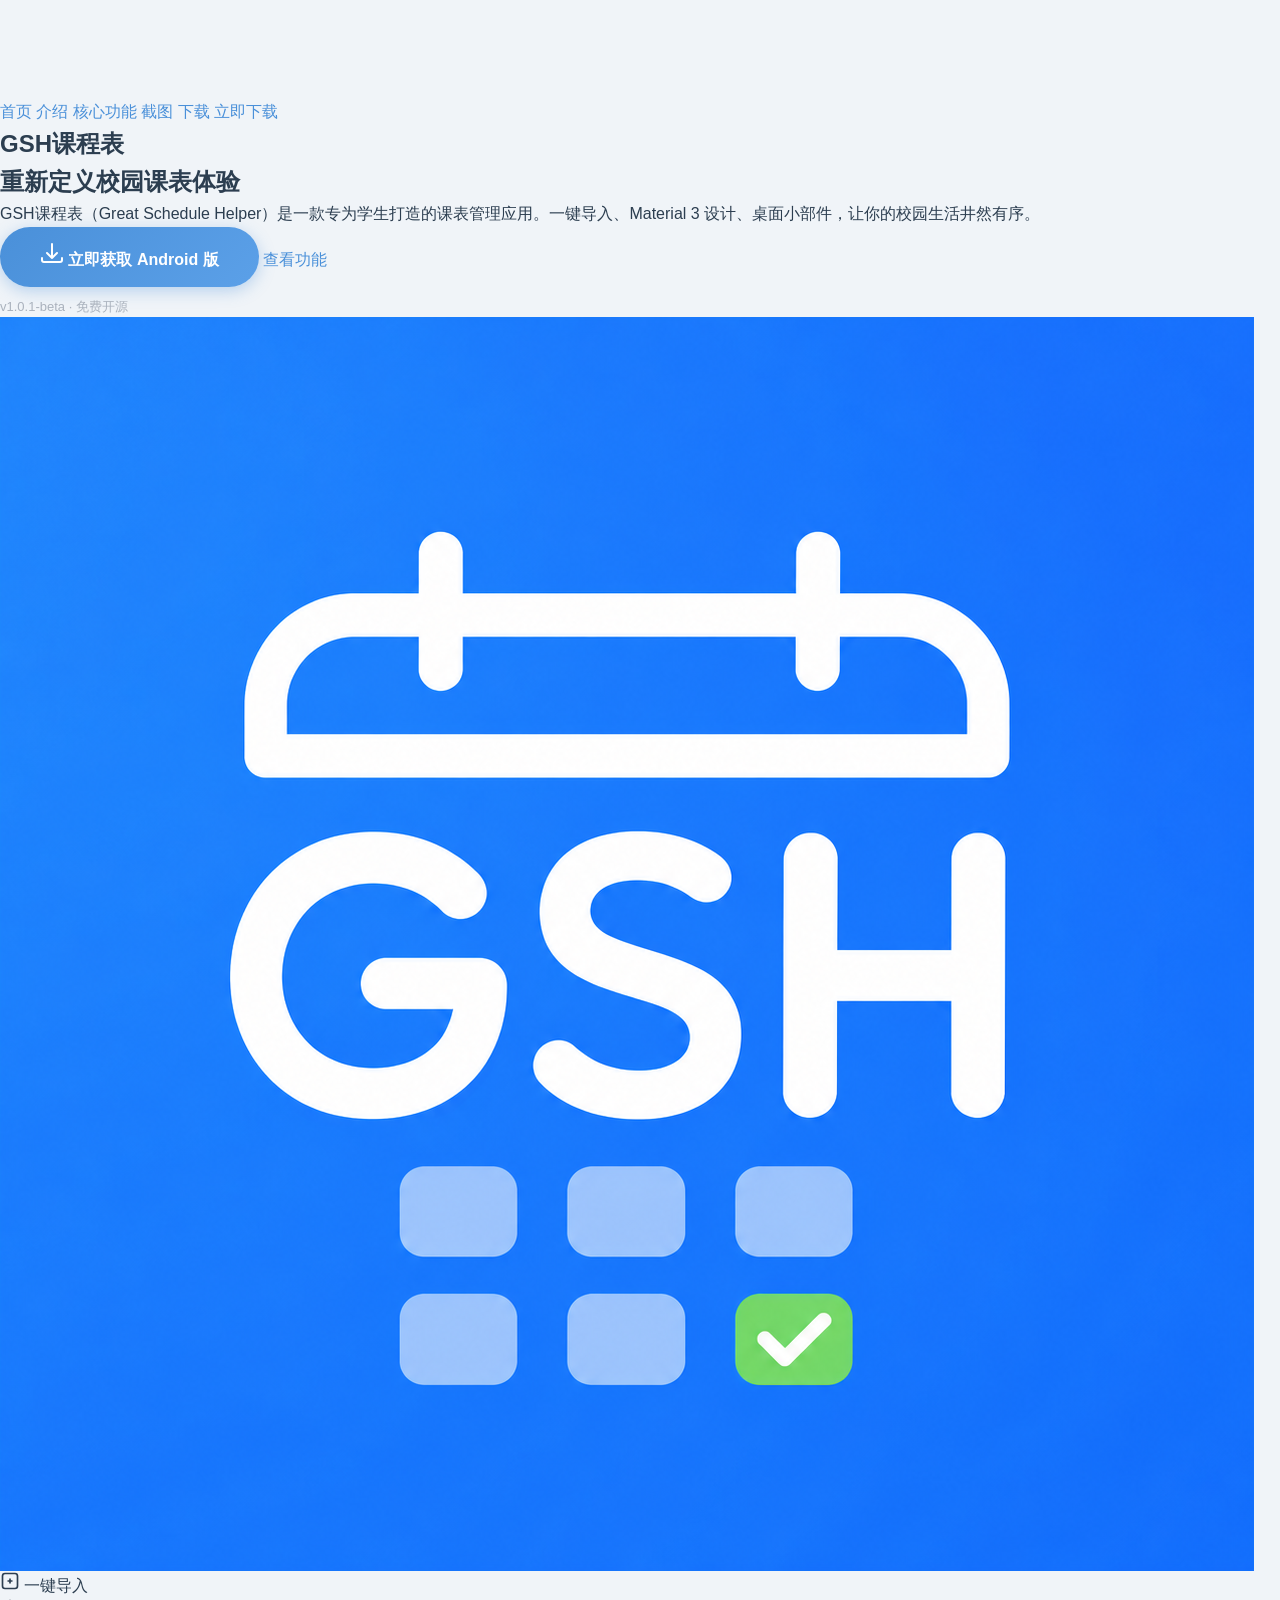
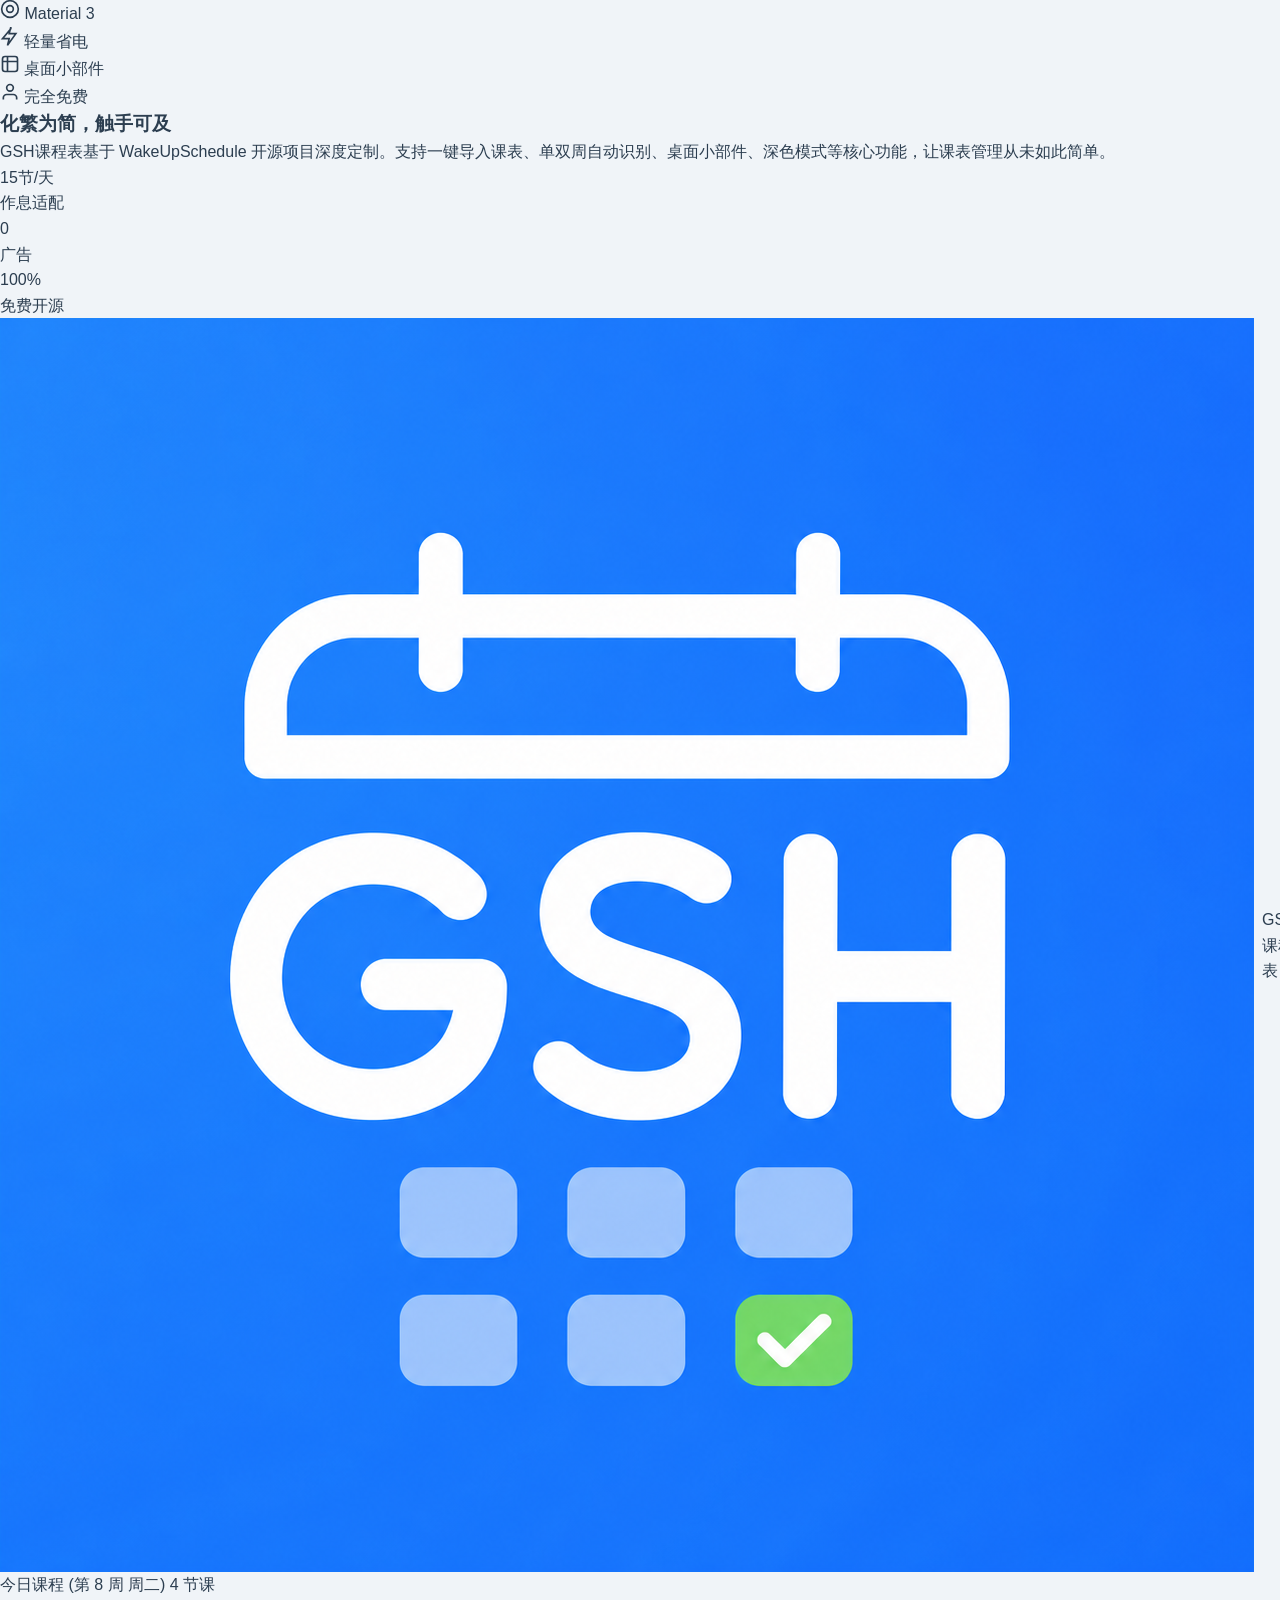
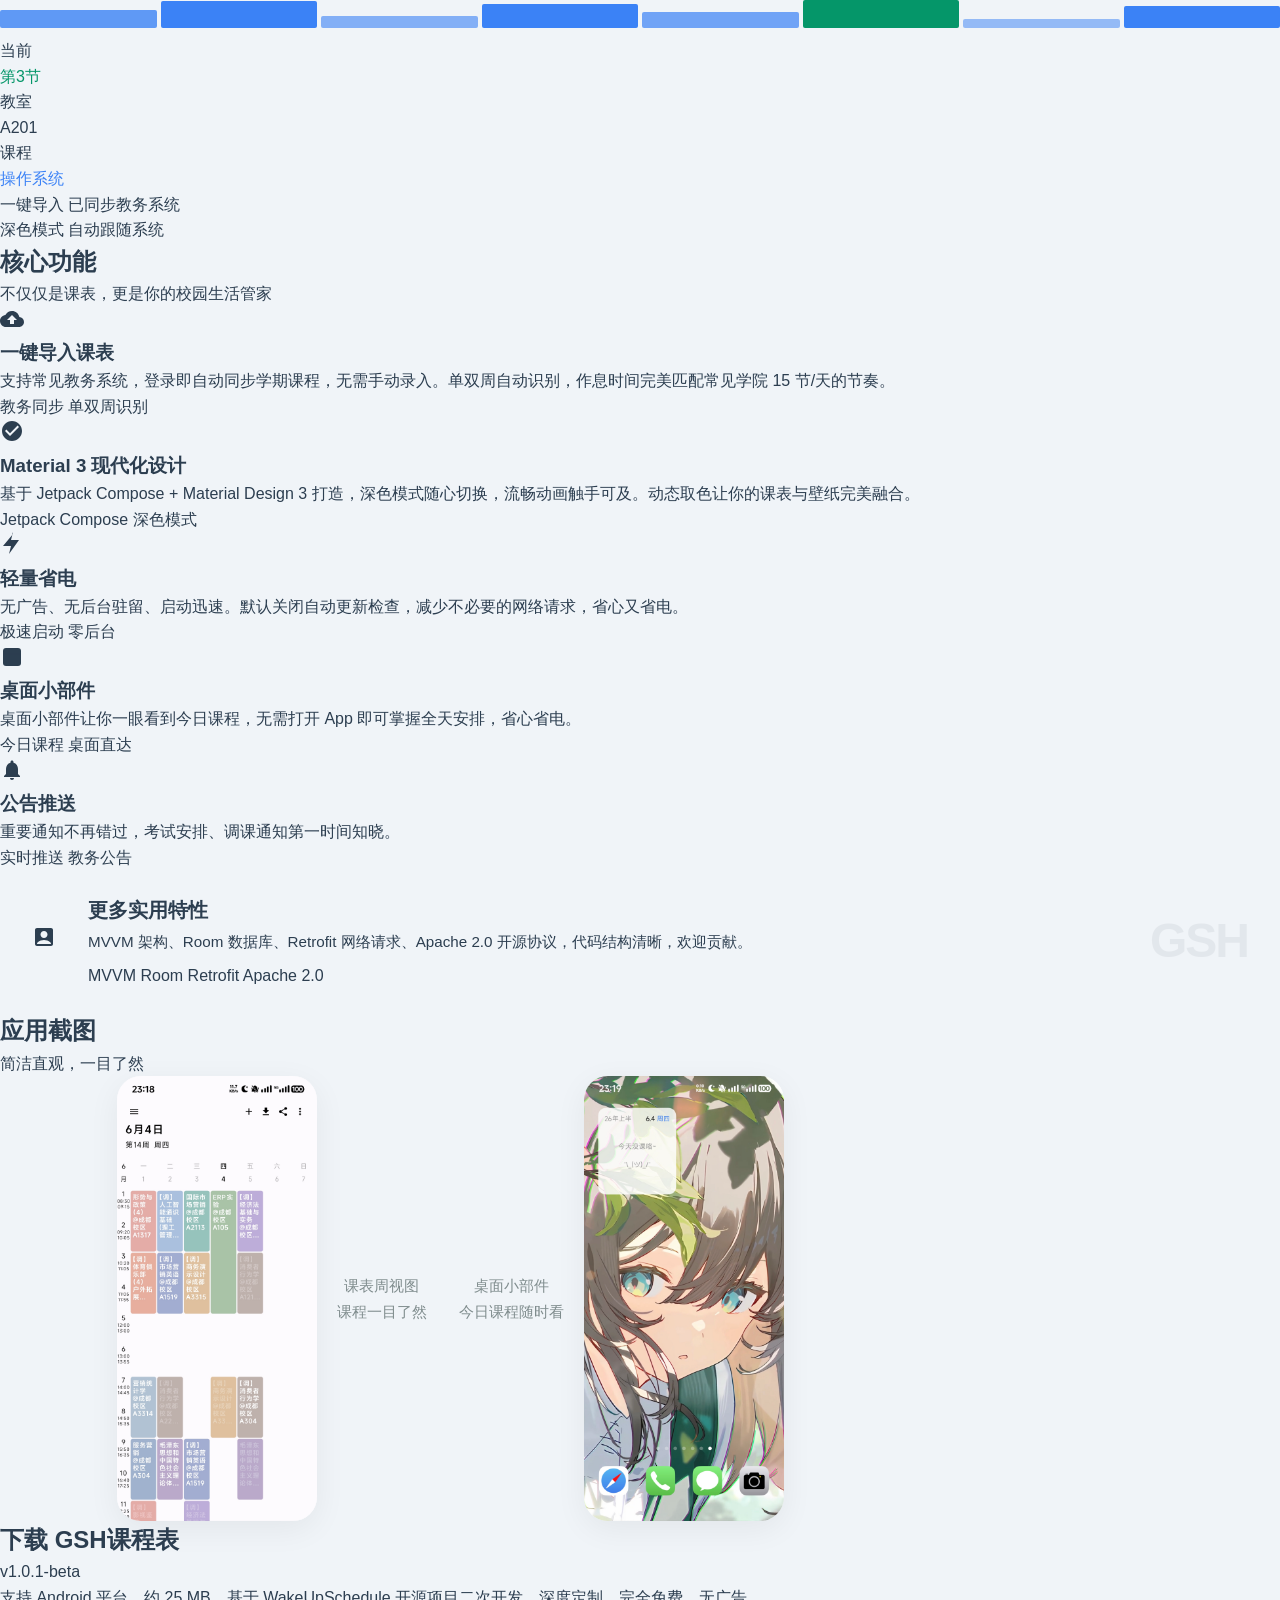
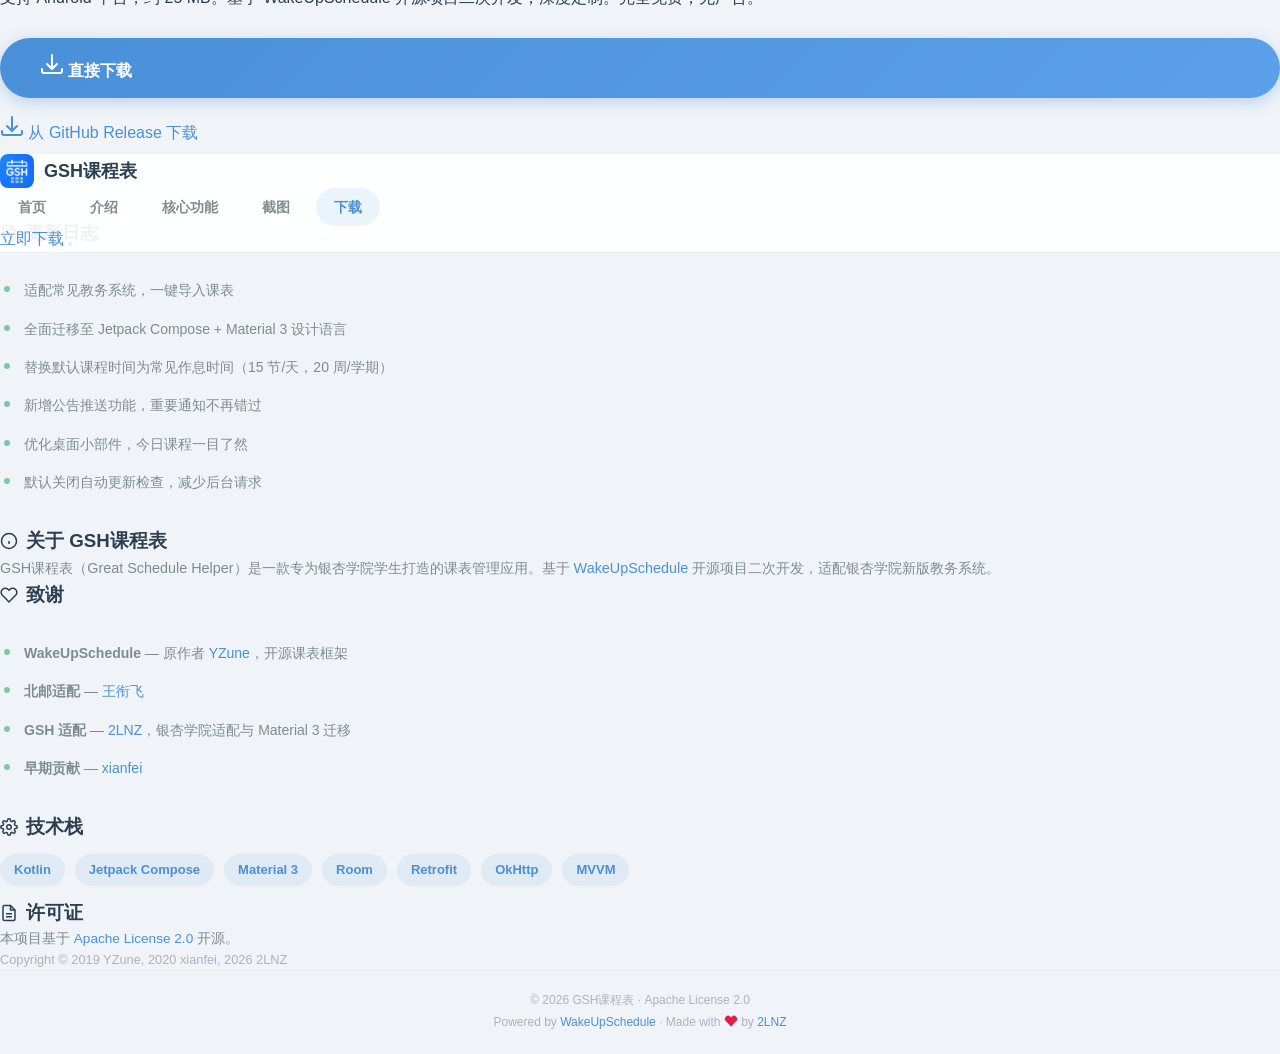
==== commit ffad6ace: "日常维护更新" ====
--- a/docs/index.html
+++ b/docs/index.html
@@ -314,7 +314,11 @@
               支持 Android 平台，约 25 MB。基于 WakeUpSchedule 开源项目二次开发，深度定制。完全免费，无广告。
             </p>
             <div class="download-actions">
-              <a href="https://github.com/2lnz/GSH_GreatSchedule/releases/latest" class="btn-primary" target="_blank" rel="noopener">
+              <a href="https://apk.2lnz.top/%E5%BD%93%E5%89%8D%E7%89%88%E6%9C%AC.apk" class="btn-primary" target="_blank" rel="noopener">
+                <svg width="24" height="24" viewBox="0 0 24 24" fill="none" stroke="currentColor" stroke-width="2" stroke-linecap="round" stroke-linejoin="round"><path d="M12 17V3m-5 9 5 5 5-5M2 17v2a2 2 0 0 0 2 2h16a2 2 0 0 0 2-2v-2"/></svg>
+                直接下载
+              </a>
+              <a href="https://github.com/2lnz/GSH_GreatSchedule/releases/latest" class="btn-secondary" target="_blank" rel="noopener">
                 <svg width="24" height="24" viewBox="0 0 24 24" fill="none" stroke="currentColor" stroke-width="2" stroke-linecap="round" stroke-linejoin="round"><path d="M12 17V3m-5 9 5 5 5-5M2 17v2a2 2 0 0 0 2 2h16a2 2 0 0 0 2-2v-2"/></svg>
                 从 GitHub Release 下载
               </a>
